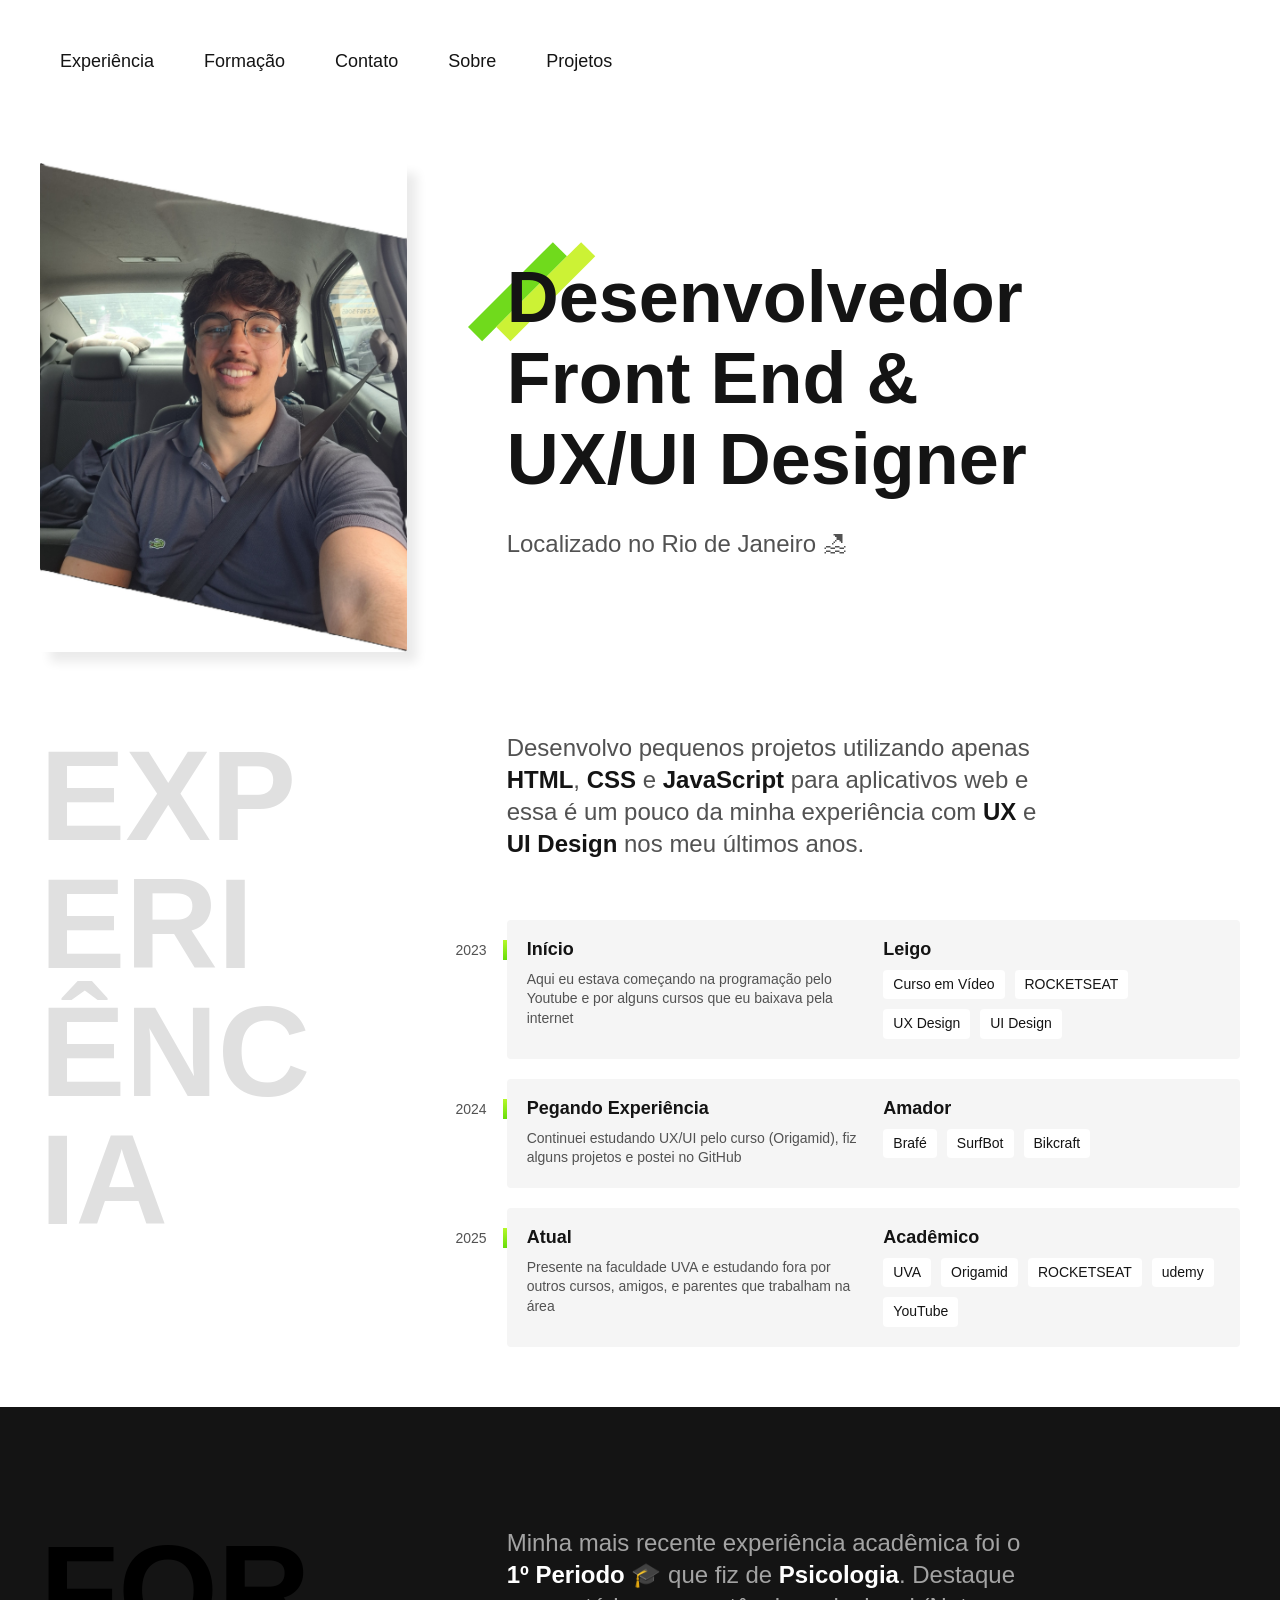
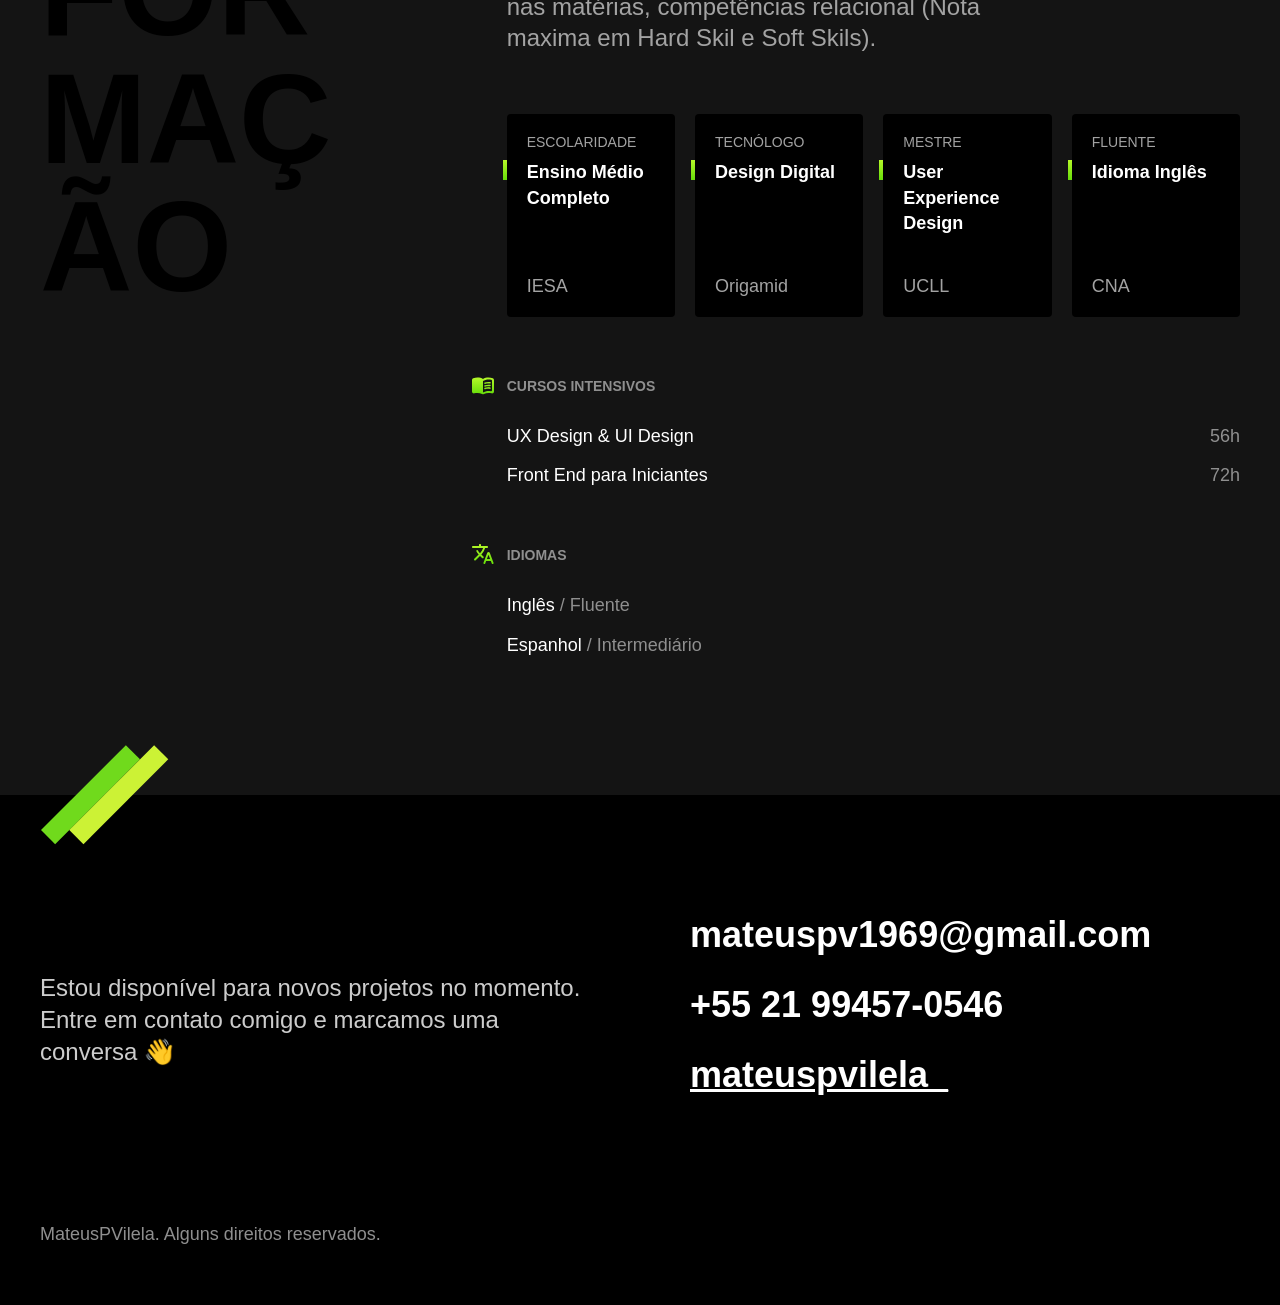
==== MateusPortes_trabalhopessoal/trabalhopessoal/index.html @ 58bfc50b "Add files via upload" ====
<!DOCTYPE html>
<html lang="pt-br">

<head>
  <meta charset="UTF-8">
  <meta name="viewport" content="width=device-width, initial-scale=1.0">
  <title>Mateus - Desenvolvedor e Designer</title>
  <meta name="description" content="Desenvolvedor Front End e UX/UI Designer Localizado no Rio de Janeiro">
  <link rel="stylesheet" href="./css/style.css">
</head>

<body>
  <header class="header">

    <nav>
      <ul class="header-menu">
        <li><a href="#experiencia">Experiência</a></li>
        <li><a href="#formacao">Formação</a></li>
        <li><a href="#contato">Contato</a></li>
        <a href="/sobre.html">Sobre</a>
        <a href="/projetos.html">Projetos</a>
      </ul>
    </nav>
  </header>

  <main class="introducao">
    <img src="./img/20250712_093621[1].jpg" alt="Lobo Cinza" width="360" height="520">
    <div>
      <h1>Desenvolvedor<br>Front End &<br>UX/UI Designer</h1>
      <p>Localizado no Rio de Janeiro 🏖</p>
    </div>
  </main>

  <section class="experiencia" id="experiencia" aria-label="Experiência">
    <h2 class="subtitulo">Experiência</h2>
    <div>
      <p class="experiencia-texto">Desenvolvo pequenos projetos utilizando apenas <strong>HTML</strong>, <strong>CSS</strong> e <strong>JavaScript</strong> para aplicativos web e essa é um pouco da minha experiência com <strong>UX</strong> e <strong>UI Design</strong> nos meu últimos anos.</p>

      <div class="empresa">
        <span class="empresa-ano">2023</span>
        <h3 class="empresa-titulo">Início</h3>
        <span class="empresa-titulo">Leigo</span>
        <p class="empresa-texto">Aqui eu estava começando na programação pelo Youtube e por alguns cursos que eu baixava pela internet</p>
        <ul class="empresa-habilidades">
          <li>Curso em Vídeo</li>
          <li>ROCKETSEAT</li>
          <li>UX Design</li>
          <li>UI Design</li>
        </ul>
      </div>

      <div class="empresa">
        <span class="empresa-ano">2024</span>
        <h3 class="empresa-titulo">Pegando Experiência</h3>
        <span class="empresa-titulo">Amador</span>
        <p class="empresa-texto">Continuei estudando UX/UI pelo curso (Origamid), fiz alguns projetos e postei no GitHub</p>
        <ul class="empresa-habilidades">
          <li>Brafé</li>
          <li>SurfBot</li>
          <li>Bikcraft</li>
        </ul>
      </div>


      <div class="empresa">
        <span class="empresa-ano">2025</span>
        <h3 class="empresa-titulo">Atual</h3>
        <span class="empresa-titulo">Acadêmico</span>
        <p class="empresa-texto">Presente na faculdade UVA e estudando fora por outros cursos, amigos, e parentes que trabalham na área</p>
        <ul class="empresa-habilidades">
          <li>UVA</li>
          <li>Origamid</li>
          <li>ROCKETSEAT</li>
          <li>udemy</li>
          <li>YouTube</li>
        </ul>
      </div>
    </div>
  </section>

  <section class="formacao" id="formacao" aria-label="Formação">
    <div class="formacao-container">
      <h2 class="subtitulo">Formação</h2>

      <div>
        <p class="formacao-texto">
          Minha mais recente experiência acadêmica foi o <strong>1º Periodo</strong> 🎓 que fiz de <strong>Psicologia</strong>. Destaque nas matérias, competências relacional (Nota maxima em Hard Skil e Soft Skils).
        </p>

        <ul class="faculdade-lista">
          <li class="faculdade">
            <span class="faculdade-tipo">ESCOLARIDADE</span>
            <h3 class="faculdade-curso">Ensino Médio Completo
            </h3>
            <span class="faculdade-instituicao">IESA</span>
          </li>
          <li class="faculdade">
            <span class="faculdade-tipo">Tecnólogo</span>
            <h3 class="faculdade-curso">Design Digital</h3>
            <span class="faculdade-instituicao">Origamid</span>
          </li>
          <li class="faculdade">
            <span class="faculdade-tipo">Mestre</span>
            <h3 class="faculdade-curso">User Experience Design</h3>
            <span class="faculdade-instituicao">UCLL</span>
          </li>
          <li class="faculdade">
            <span class="faculdade-tipo">FLUENTE</span>
            <h3 class="faculdade-curso">Idioma Inglês</h3>
            <span class="faculdade-instituicao">CNA</span>
          </li>
        </ul>

        <div class="formacao-extra">
          <div class="cursos">
            <h3>Cursos Intensivos</h3>
            <ul>
              <li>UX Design & UI Design <span>56h</span></li>
              <li>Front End para Iniciantes <span>72h</span></li>
            </ul>
          </div>
          <div class="idiomas">
            <h3>Idiomas</h3>
            <ul>
              <li>Inglês <span>/ Fluente</span></li>
              <li>Espanhol <span>/ Intermediário</span></li>
            </ul>
          </div>
        </div>
      </div>
    </div>
  </section>

  <footer class="footer" id="contato">
    <div class="footer-container">
      <p class="footer-texto">Estou disponível para novos projetos no momento. Entre em contato comigo e marcamos uma conversa 👋</p>
      <ul class="footer-contato">
        <li> mateuspv1969@gmail.com</li>
        <li>+55 21 99457-0546</li>
        <li><a href="https://www.instagram.com/mateuspvilela_/">mateuspvilela_</a></li>
      </ul>
      <p class="footer-copy">MateusPVilela. Alguns direitos reservados.</p>
    </div>
  </footer>

</body>

</html>
---- MateusPortes_trabalhopessoal/trabalhopessoal/css/style.css ----
@import "./global.css";
@import "./header.css";
@import "./introducao.css";
@import "./experiencia.css";
@import "./formacao.css";
@import "./footer.css";
@import "./sobre.css";
@import "./projetos.css";
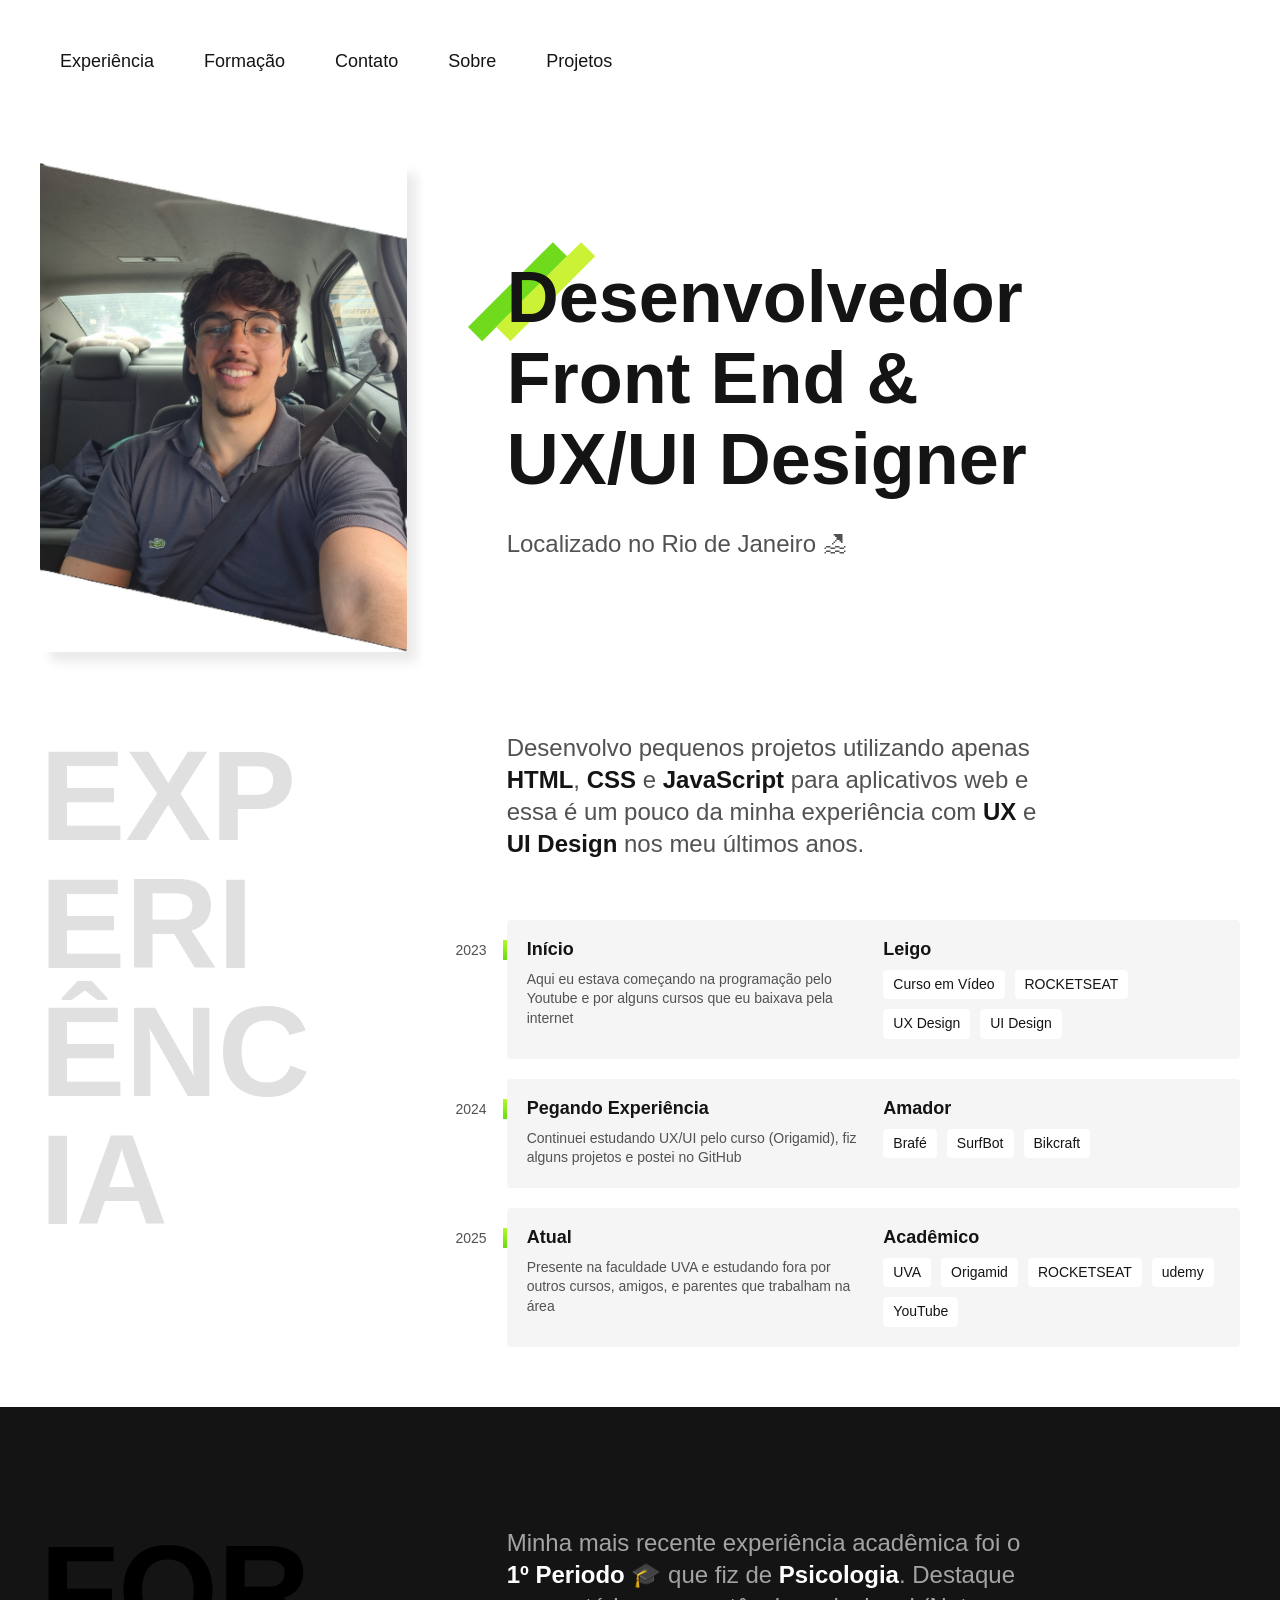
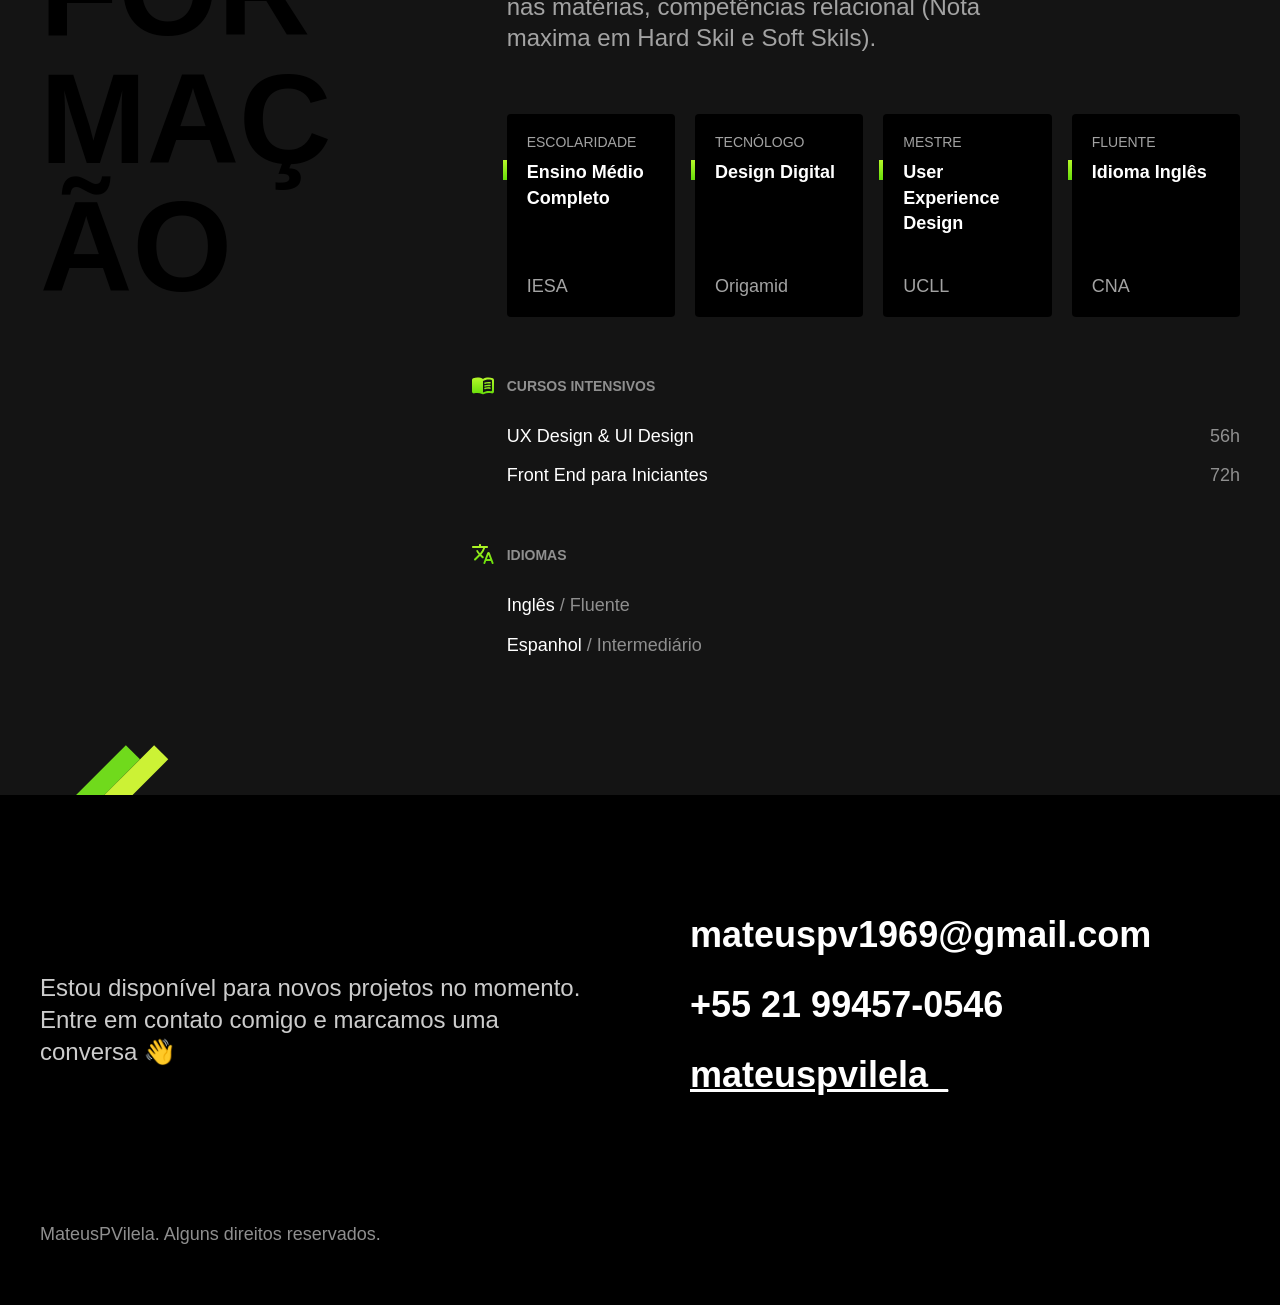
==== commit d66a9f12: "scroll-reveal adicionado ao index e no sobre" ====
--- a/MateusPortes_trabalhopessoal/trabalhopessoal/index.html
+++ b/MateusPortes_trabalhopessoal/trabalhopessoal/index.html
@@ -31,7 +31,7 @@
     </div>
   </main>
 
-  <section class="experiencia" id="experiencia" aria-label="Experiência">
+  <section class="experiencia reveal" id="experiencia" aria-label="Experiência">
     <h2 class="subtitulo">Experiência</h2>
     <div>
       <p class="experiencia-texto">Desenvolvo pequenos projetos utilizando apenas <strong>HTML</strong>, <strong>CSS</strong> e <strong>JavaScript</strong> para aplicativos web e essa é um pouco da minha experiência com <strong>UX</strong> e <strong>UI Design</strong> nos meu últimos anos.</p>
@@ -78,7 +78,7 @@
     </div>
   </section>
 
-  <section class="formacao" id="formacao" aria-label="Formação">
+  <section class="formacao reveal" id="formacao" aria-label="Formação">
     <div class="formacao-container">
       <h2 class="subtitulo">Formação</h2>
 
@@ -131,7 +131,7 @@
     </div>
   </section>
 
-  <footer class="footer" id="contato">
+  <footer class="footer reveal" id="contato">
     <div class="footer-container">
       <p class="footer-texto">Estou disponível para novos projetos no momento. Entre em contato comigo e marcamos uma conversa 👋</p>
       <ul class="footer-contato">
@@ -145,4 +145,6 @@
 
 </body>
 
+<script src="./js/scroll-reveal.js"></script>
+
 </html>
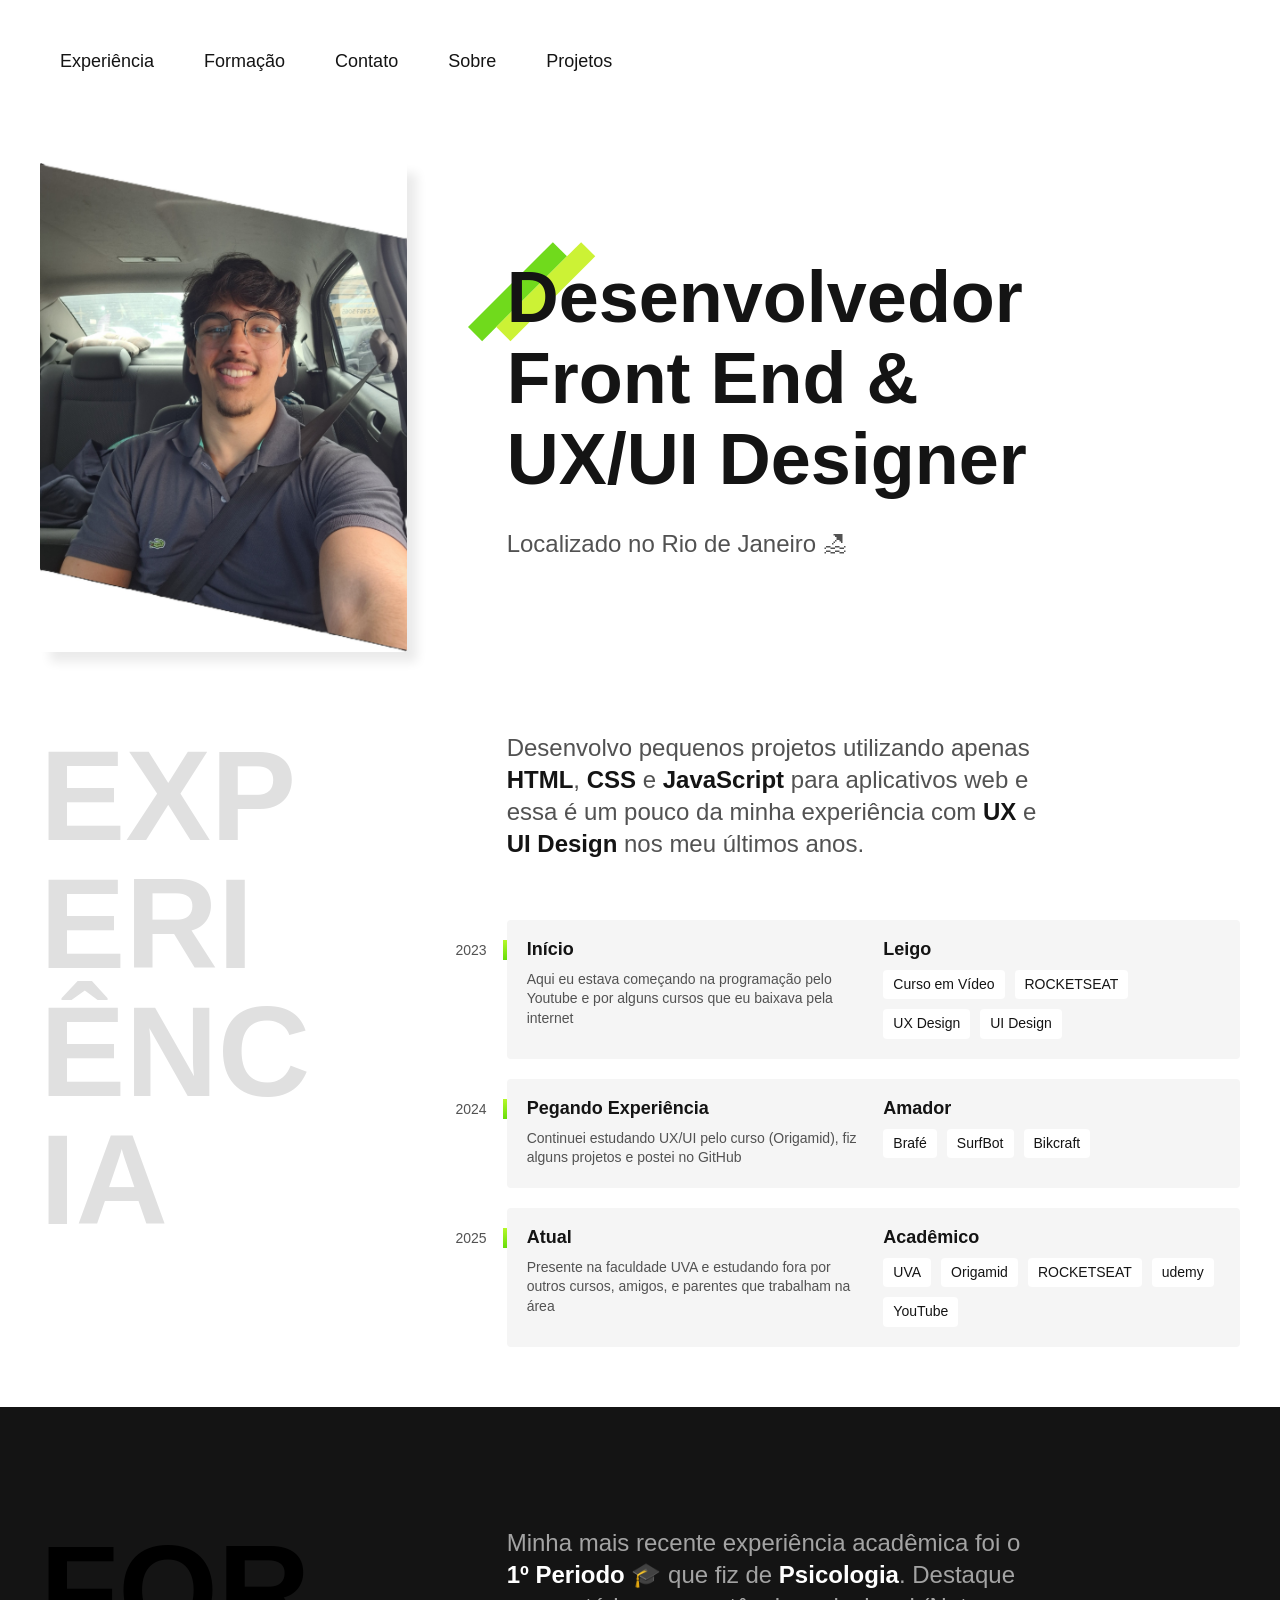
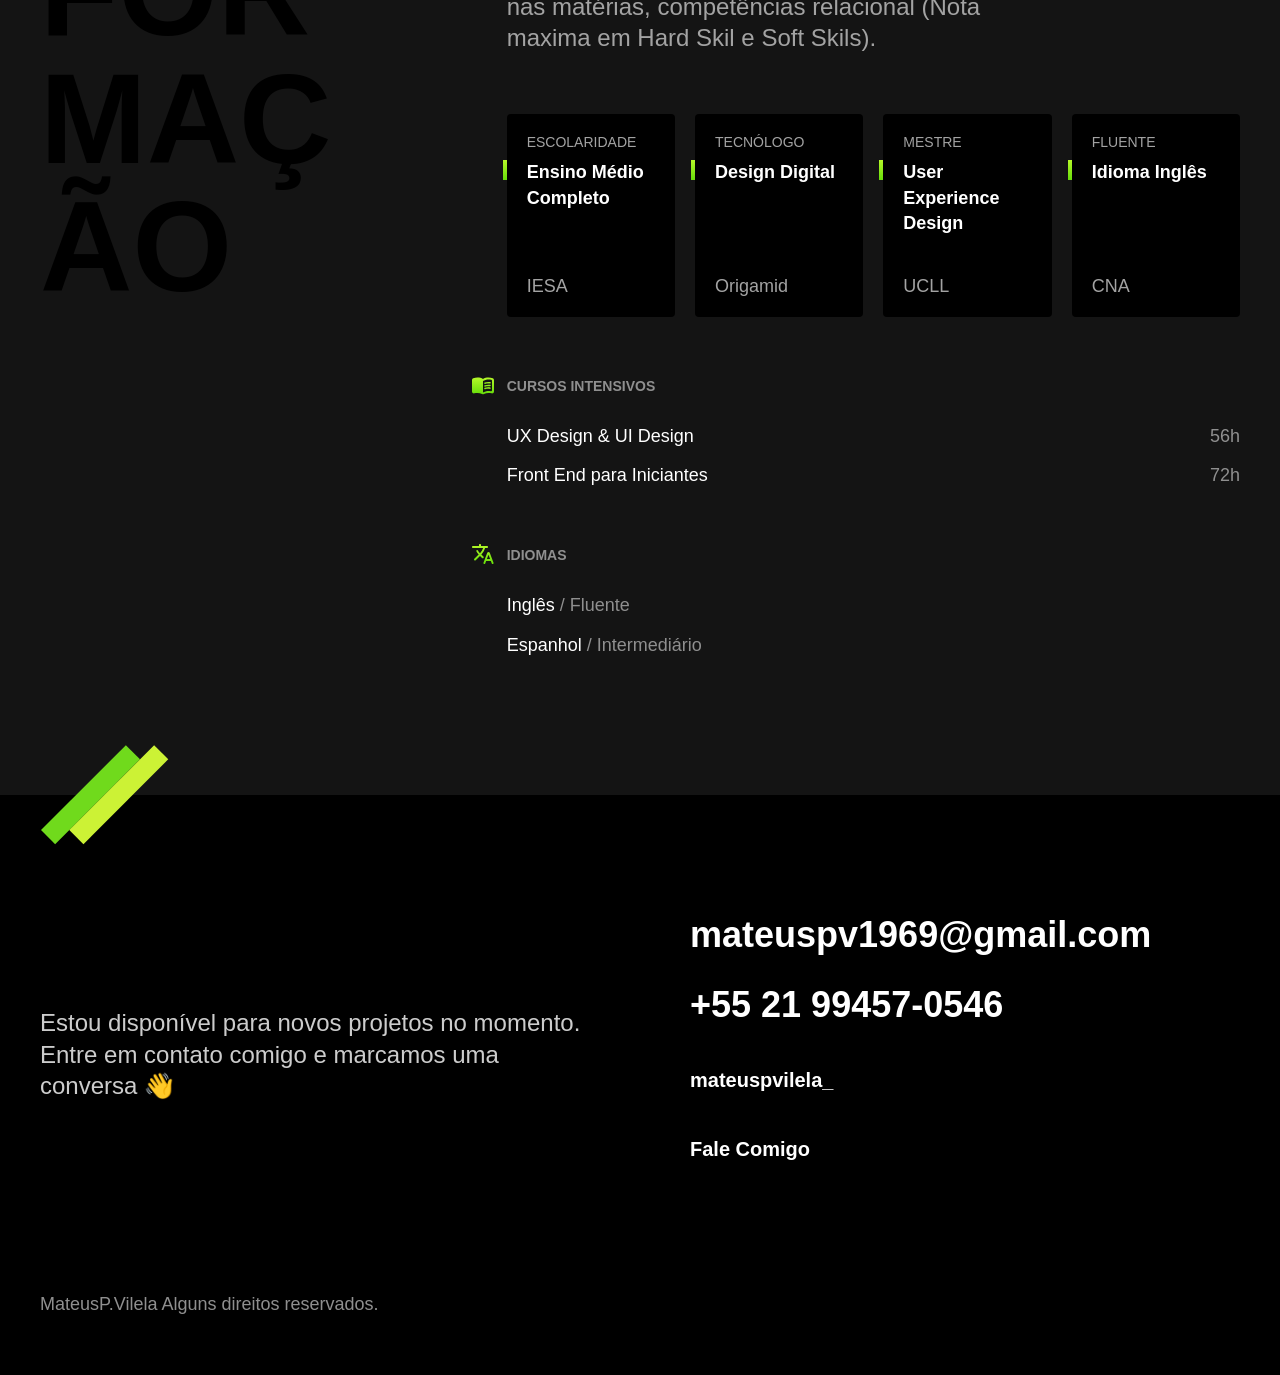
==== commit 52b1e9b7: "Adição do Fale Conosco, e otimizção da navegação, organização dos links e afins" ====
--- a/MateusPortes_trabalhopessoal/trabalhopessoal/index.html
+++ b/MateusPortes_trabalhopessoal/trabalhopessoal/index.html
@@ -7,6 +7,7 @@
   <title>Mateus - Desenvolvedor e Designer</title>
   <meta name="description" content="Desenvolvedor Front End e UX/UI Designer Localizado no Rio de Janeiro">
   <link rel="stylesheet" href="./css/style.css">
+  <script src="/script.js"></script>
 </head>
 
 <body>
@@ -17,26 +18,26 @@
         <li><a href="#experiencia">Experiência</a></li>
         <li><a href="#formacao">Formação</a></li>
         <li><a href="#contato">Contato</a></li>
-        <a href="/sobre.html">Sobre</a>
-        <a href="/projetos.html">Projetos</a>
+        <li><a href="/sobre.html">Sobre</a></li>
+        <li><a href="/projetos.html">Projetos</a></li>
       </ul>
     </nav>
   </header>
 
   <main class="introducao">
     <img src="./img/20250712_093621[1].jpg" alt="Lobo Cinza" width="360" height="520">
-    <div>
+    <div id="animacaoinicial" class="animacaoinicial">
       <h1>Desenvolvedor<br>Front End &<br>UX/UI Designer</h1>
       <p>Localizado no Rio de Janeiro 🏖</p>
     </div>
   </main>
 
   <section class="experiencia reveal" id="experiencia" aria-label="Experiência">
-    <h2 class="subtitulo">Experiência</h2>
+    <h2 class="subtitulo reveal">Experiência</h2>
     <div>
-      <p class="experiencia-texto">Desenvolvo pequenos projetos utilizando apenas <strong>HTML</strong>, <strong>CSS</strong> e <strong>JavaScript</strong> para aplicativos web e essa é um pouco da minha experiência com <strong>UX</strong> e <strong>UI Design</strong> nos meu últimos anos.</p>
+      <p class="experiencia-texto reveal">Desenvolvo pequenos projetos utilizando apenas <strong>HTML</strong>, <strong>CSS</strong> e <strong>JavaScript</strong> para aplicativos web e essa é um pouco da minha experiência com <strong>UX</strong> e <strong>UI Design</strong> nos meu últimos anos.</p>
 
-      <div class="empresa">
+      <div class="empresa reveal">
         <span class="empresa-ano">2023</span>
         <h3 class="empresa-titulo">Início</h3>
         <span class="empresa-titulo">Leigo</span>
@@ -49,7 +50,7 @@
         </ul>
       </div>
 
-      <div class="empresa">
+      <div class="empresa reveal">
         <span class="empresa-ano">2024</span>
         <h3 class="empresa-titulo">Pegando Experiência</h3>
         <span class="empresa-titulo">Amador</span>
@@ -62,7 +63,7 @@
       </div>
 
 
-      <div class="empresa">
+      <div class="empresa reveal">
         <span class="empresa-ano">2025</span>
         <h3 class="empresa-titulo">Atual</h3>
         <span class="empresa-titulo">Acadêmico</span>
@@ -78,16 +79,16 @@
     </div>
   </section>
 
-  <section class="formacao reveal" id="formacao" aria-label="Formação">
-    <div class="formacao-container">
+  <section class="formacao " id="formacao" aria-label="Formação">
+    <div class="formacao-container reveal">
       <h2 class="subtitulo">Formação</h2>
 
       <div>
-        <p class="formacao-texto">
+        <p class="formacao-texto reveal">
           Minha mais recente experiência acadêmica foi o <strong>1º Periodo</strong> 🎓 que fiz de <strong>Psicologia</strong>. Destaque nas matérias, competências relacional (Nota maxima em Hard Skil e Soft Skils).
         </p>
 
-        <ul class="faculdade-lista">
+        <ul class="faculdade-lista reveal">
           <li class="faculdade">
             <span class="faculdade-tipo">ESCOLARIDADE</span>
             <h3 class="faculdade-curso">Ensino Médio Completo
@@ -111,7 +112,7 @@
           </li>
         </ul>
 
-        <div class="formacao-extra">
+        <div class="formacao-extra reveal">
           <div class="cursos">
             <h3>Cursos Intensivos</h3>
             <ul>
@@ -131,20 +132,19 @@
     </div>
   </section>
 
-  <footer class="footer reveal" id="contato">
+  <footer class="footer" id="contato">
     <div class="footer-container">
       <p class="footer-texto">Estou disponível para novos projetos no momento. Entre em contato comigo e marcamos uma conversa 👋</p>
       <ul class="footer-contato">
         <li> mateuspv1969@gmail.com</li>
         <li>+55 21 99457-0546</li>
         <li><a href="https://www.instagram.com/mateuspvilela_/">mateuspvilela_</a></li>
+        <li><a href="/faleconosco.html">Fale Comigo</a></li>
       </ul>
-      <p class="footer-copy">MateusPVilela. Alguns direitos reservados.</p>
+      <p class="footer-copy">MateusP.Vilela Alguns direitos reservados.</p>
     </div>
   </footer>
 
 </body>
 
-<script src="./js/scroll-reveal.js"></script>
-
 </html>
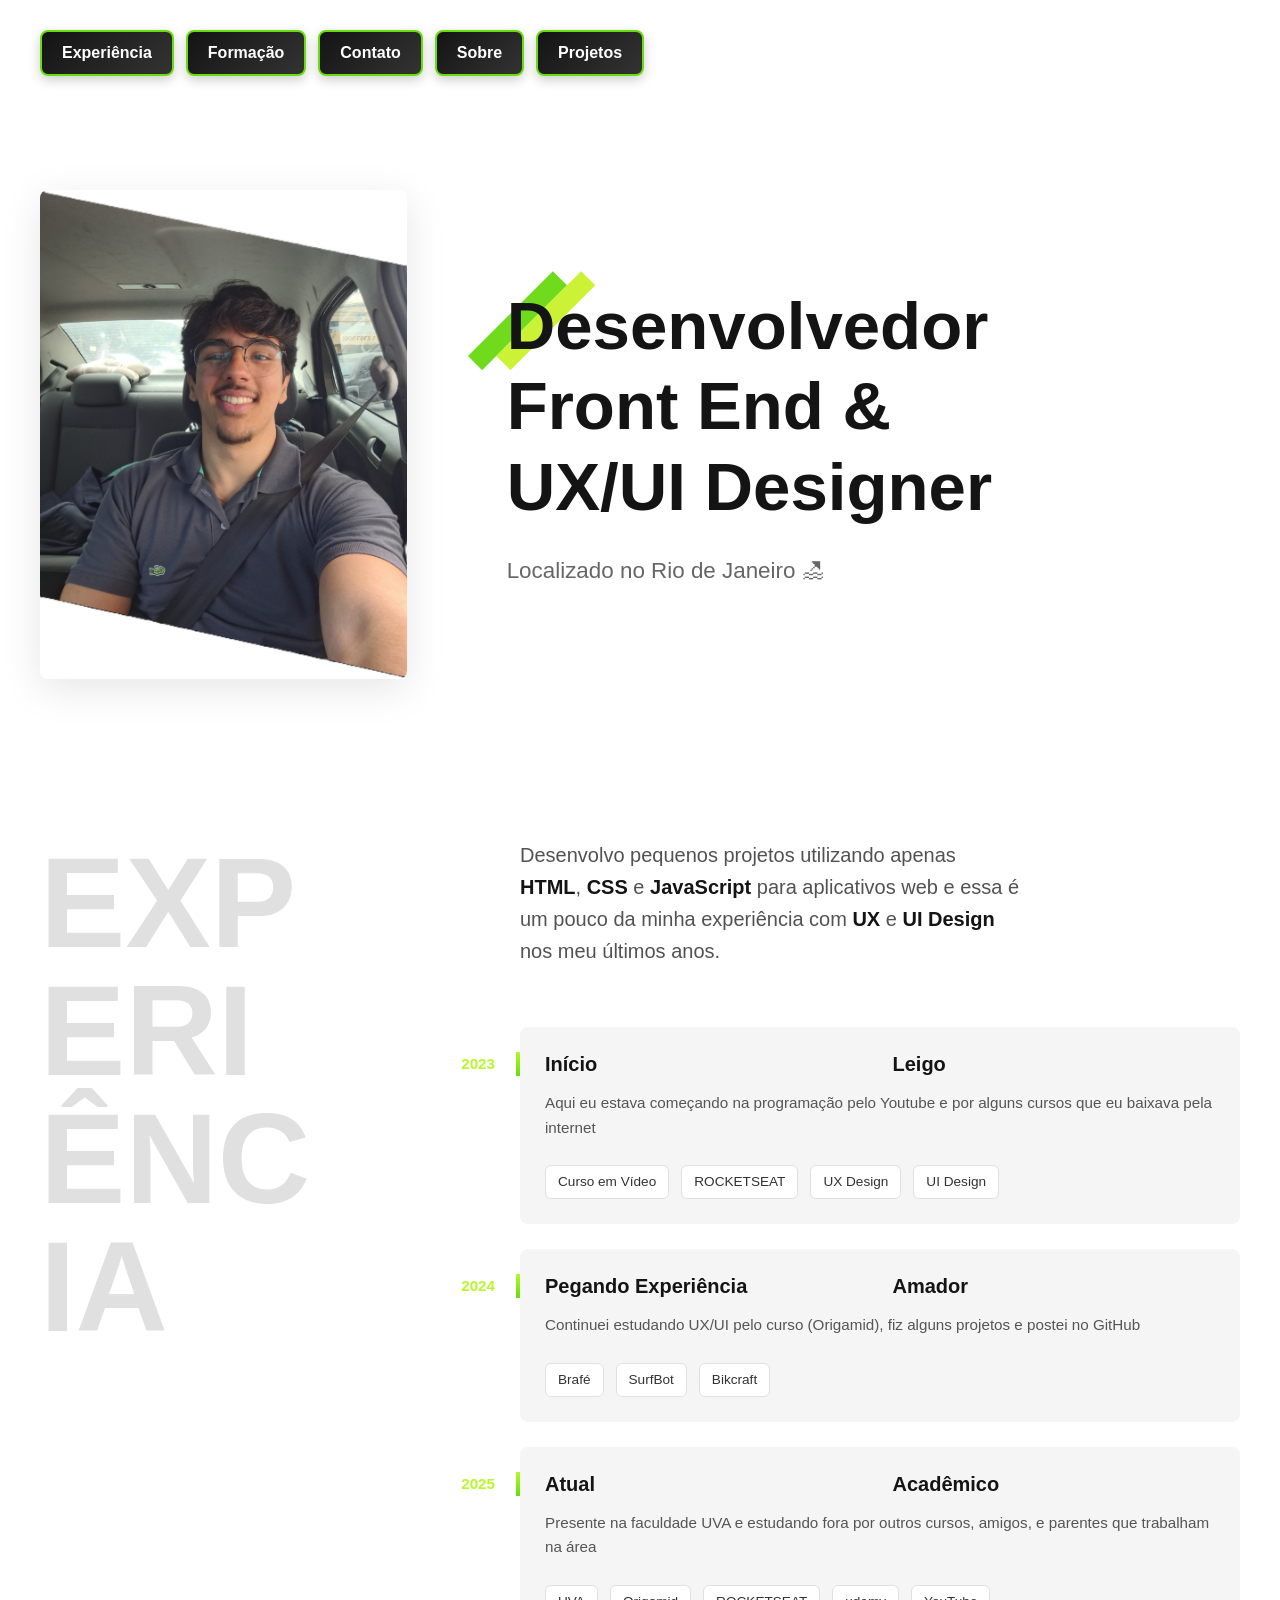
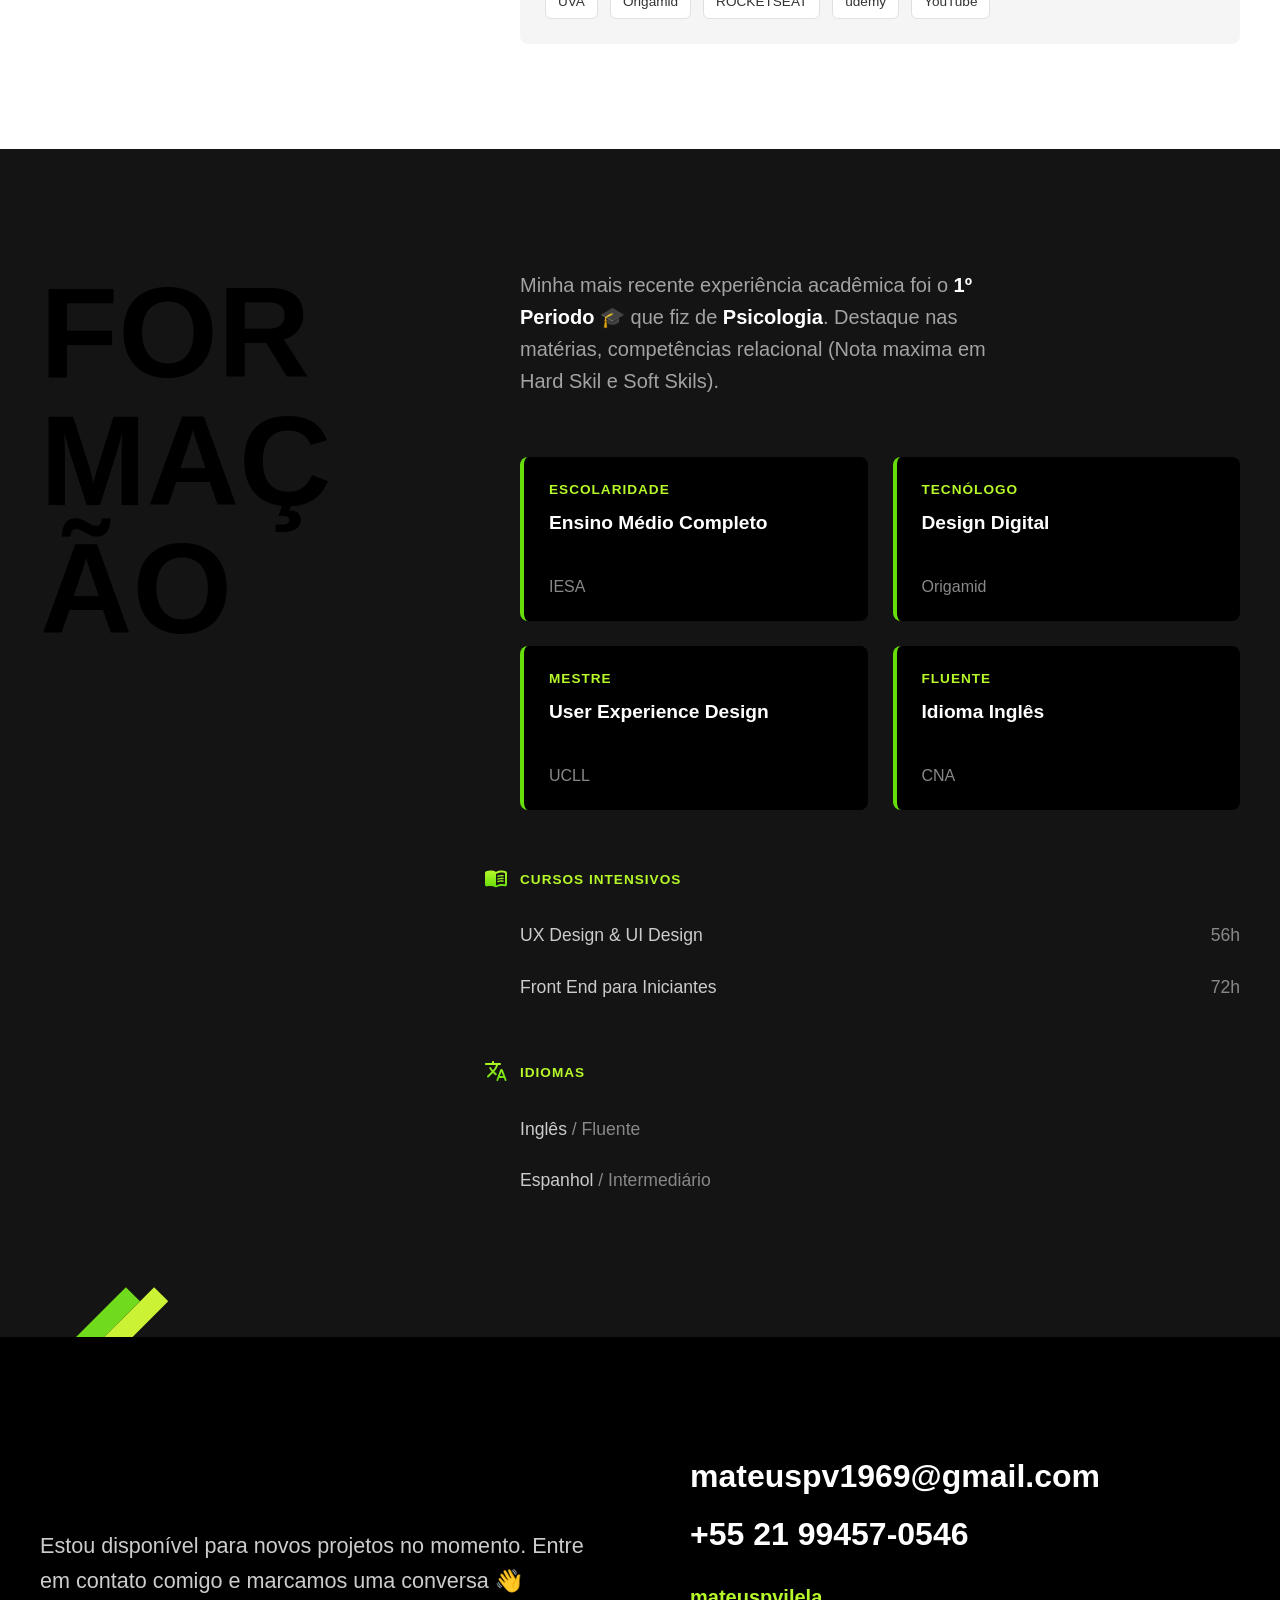
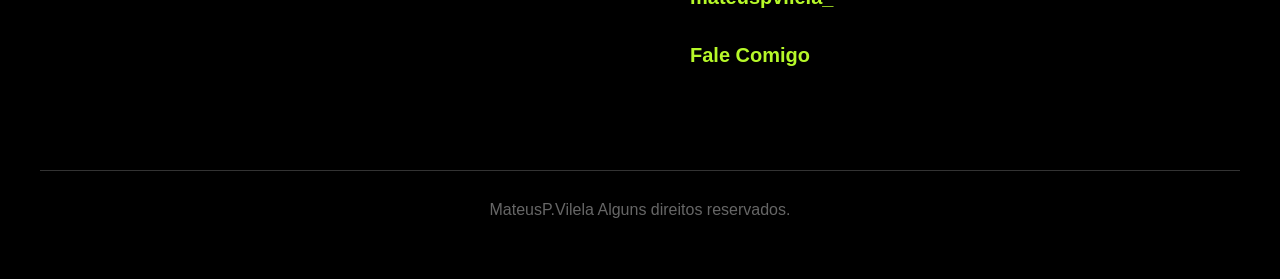
==== commit 0d8ea99b: "nav atualizada, organização do projetos, scroll reveal novo, e necessária a correção dos links das p" ====
--- a/MateusPortes_trabalhopessoal/trabalhopessoal/index.html
+++ b/MateusPortes_trabalhopessoal/trabalhopessoal/index.html
@@ -7,7 +7,6 @@
   <title>Mateus - Desenvolvedor e Designer</title>
   <meta name="description" content="Desenvolvedor Front End e UX/UI Designer Localizado no Rio de Janeiro">
   <link rel="stylesheet" href="./css/style.css">
-  <script src="/script.js"></script>
 </head>
 
 <body>
@@ -18,8 +17,8 @@
         <li><a href="#experiencia">Experiência</a></li>
         <li><a href="#formacao">Formação</a></li>
         <li><a href="#contato">Contato</a></li>
-        <li><a href="/sobre.html">Sobre</a></li>
-        <li><a href="/projetos.html">Projetos</a></li>
+        <li><a href="/MateusPortes_trabalhopessoal/trabalhopessoal/sobre.html">Sobre</a></li>
+        <li><a href="/MateusPortes_trabalhopessoal/trabalhopessoal/projetos.html">Projetos</a></li>
       </ul>
     </nav>
   </header>
@@ -132,7 +131,7 @@
     </div>
   </section>
 
-  <footer class="footer" id="contato">
+  <footer class="footer reveal" id="contato">
     <div class="footer-container">
       <p class="footer-texto">Estou disponível para novos projetos no momento. Entre em contato comigo e marcamos uma conversa 👋</p>
       <ul class="footer-contato">
@@ -147,4 +146,6 @@
 
 </body>
 
+<script src="./js/scroll-reveal.js"></script>
+
 </html>
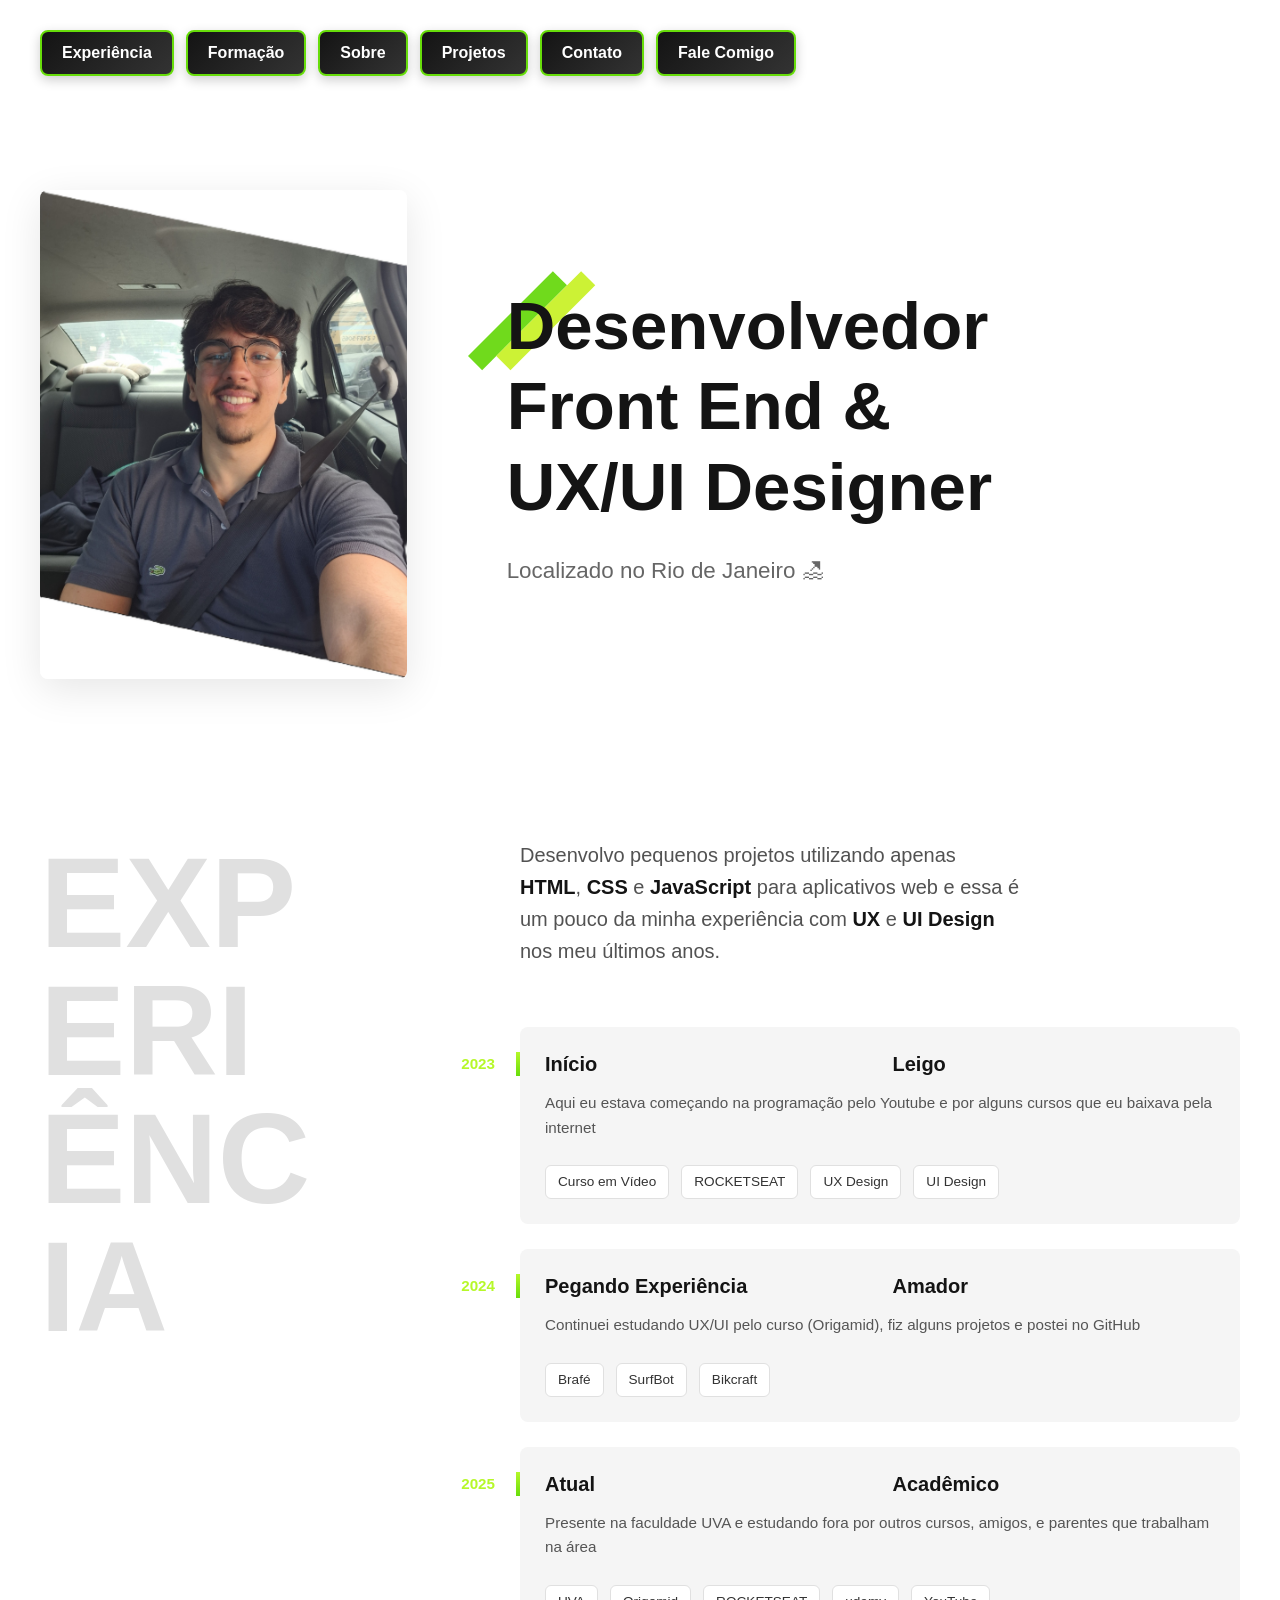
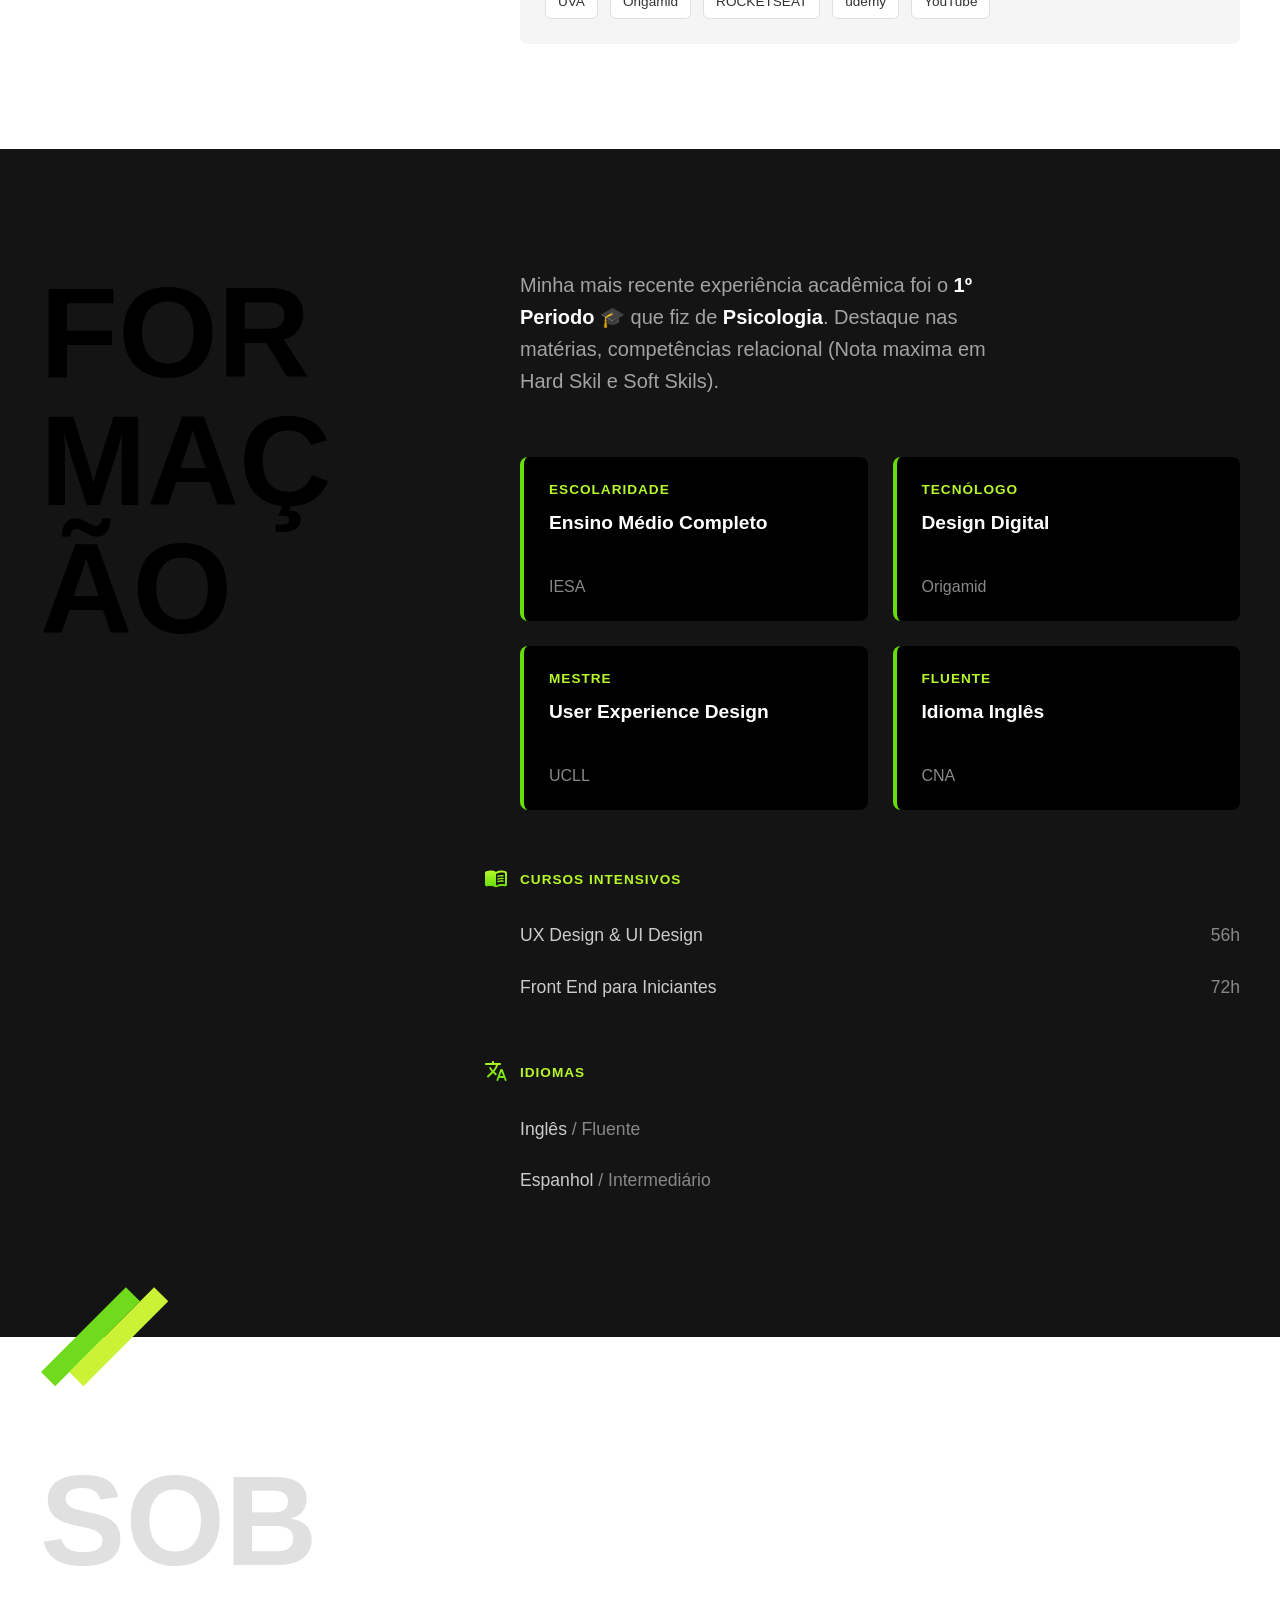
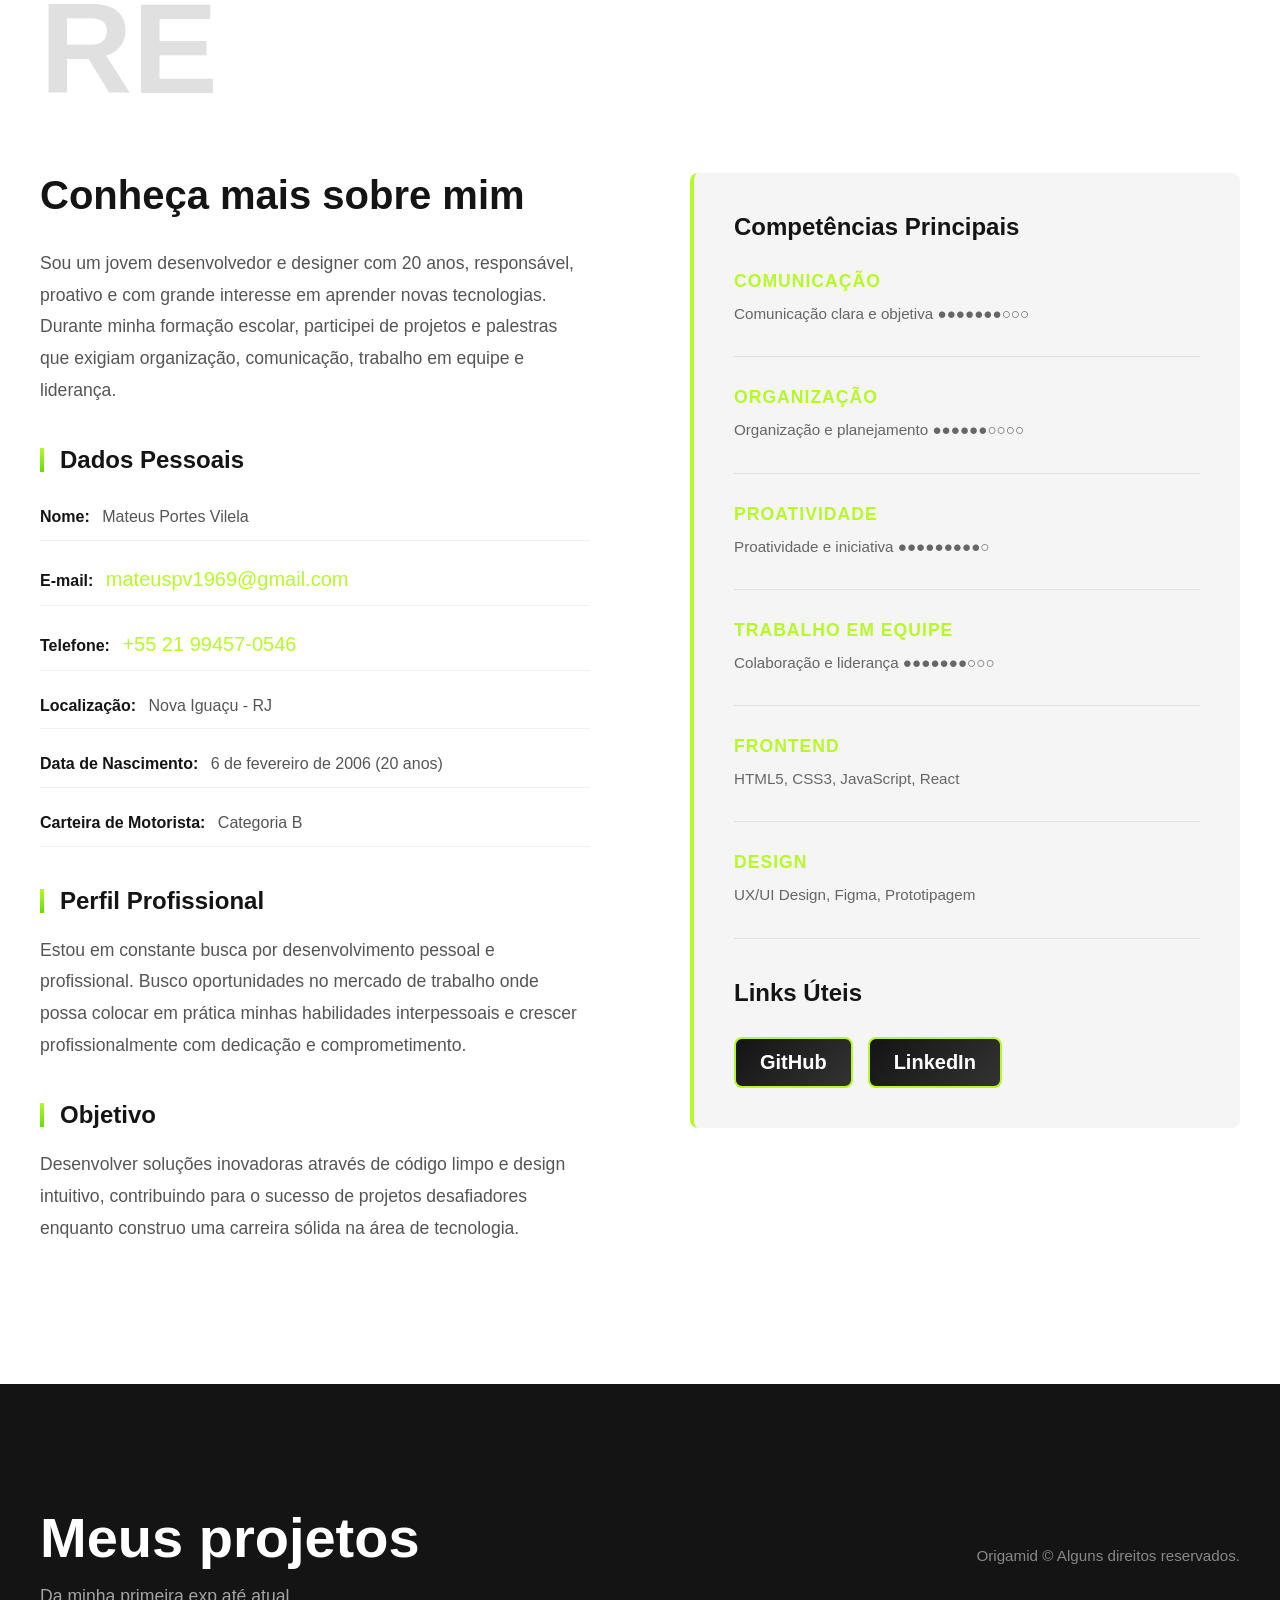
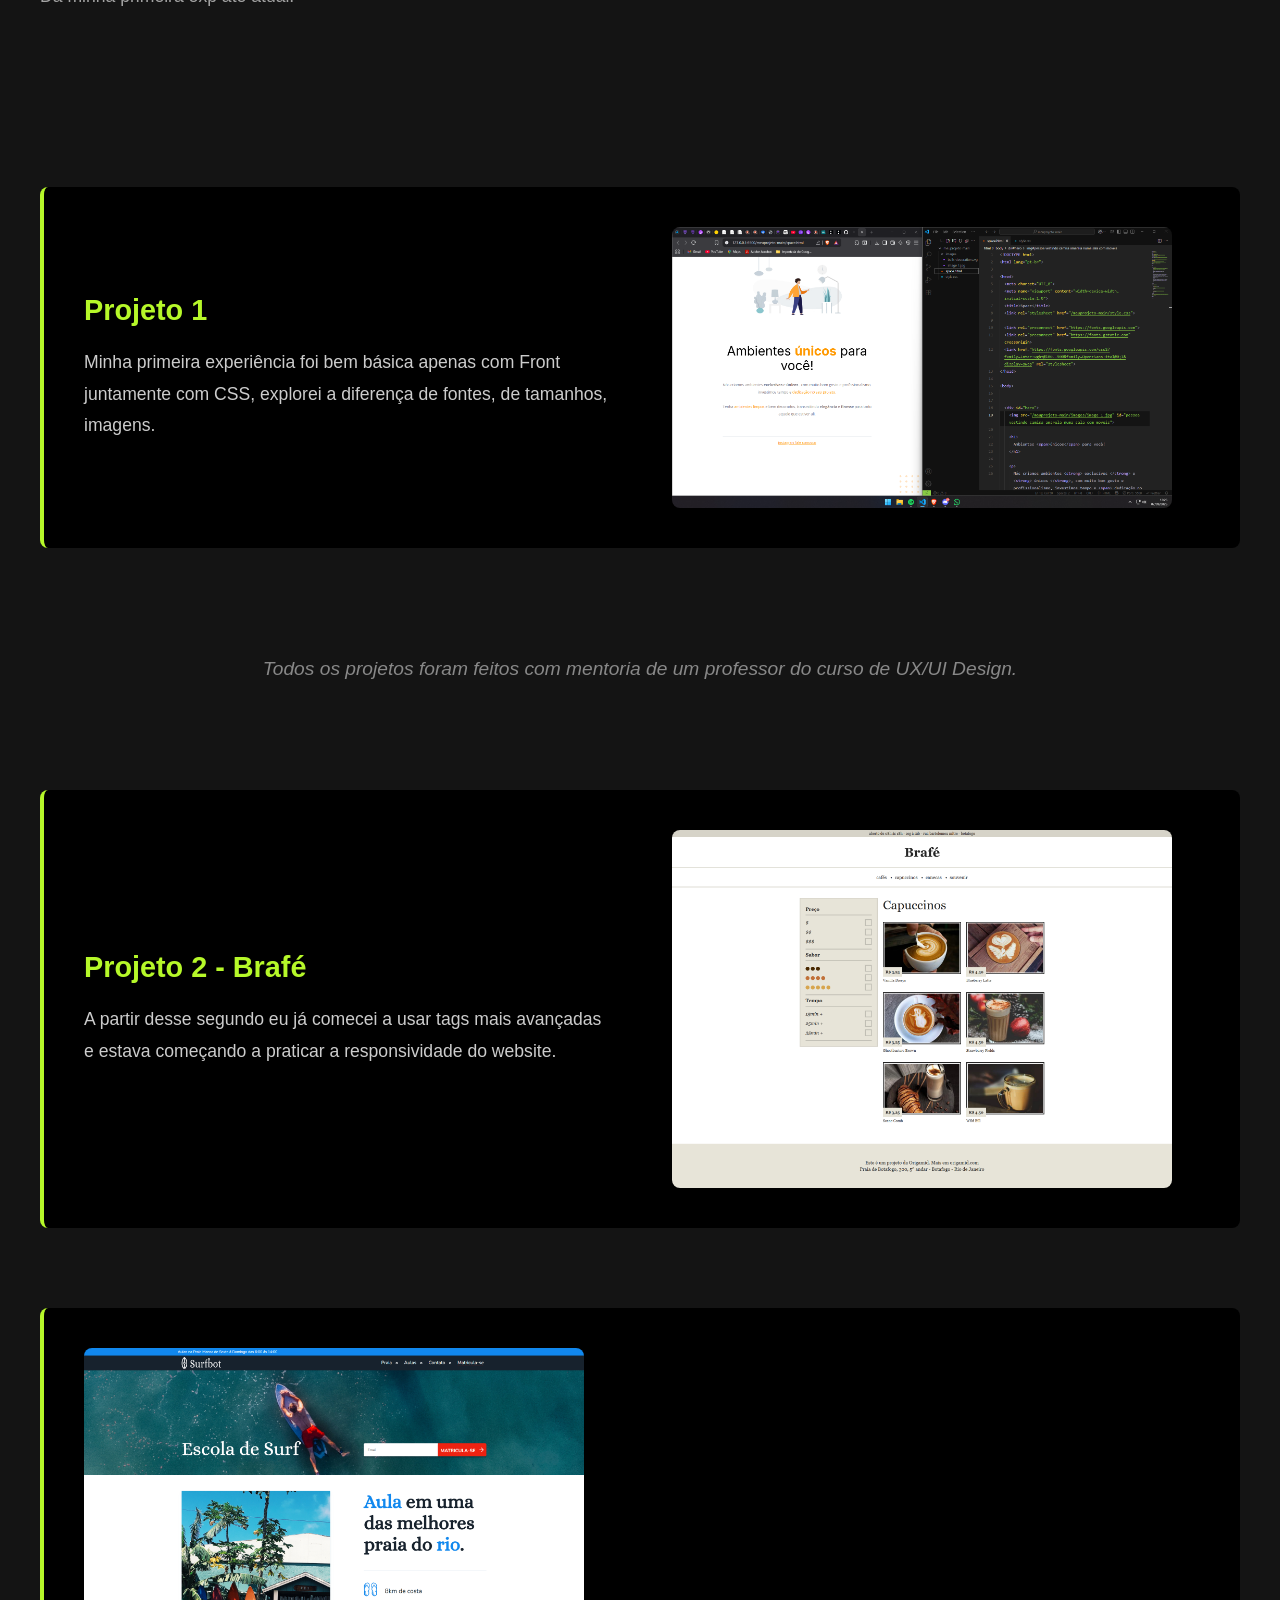
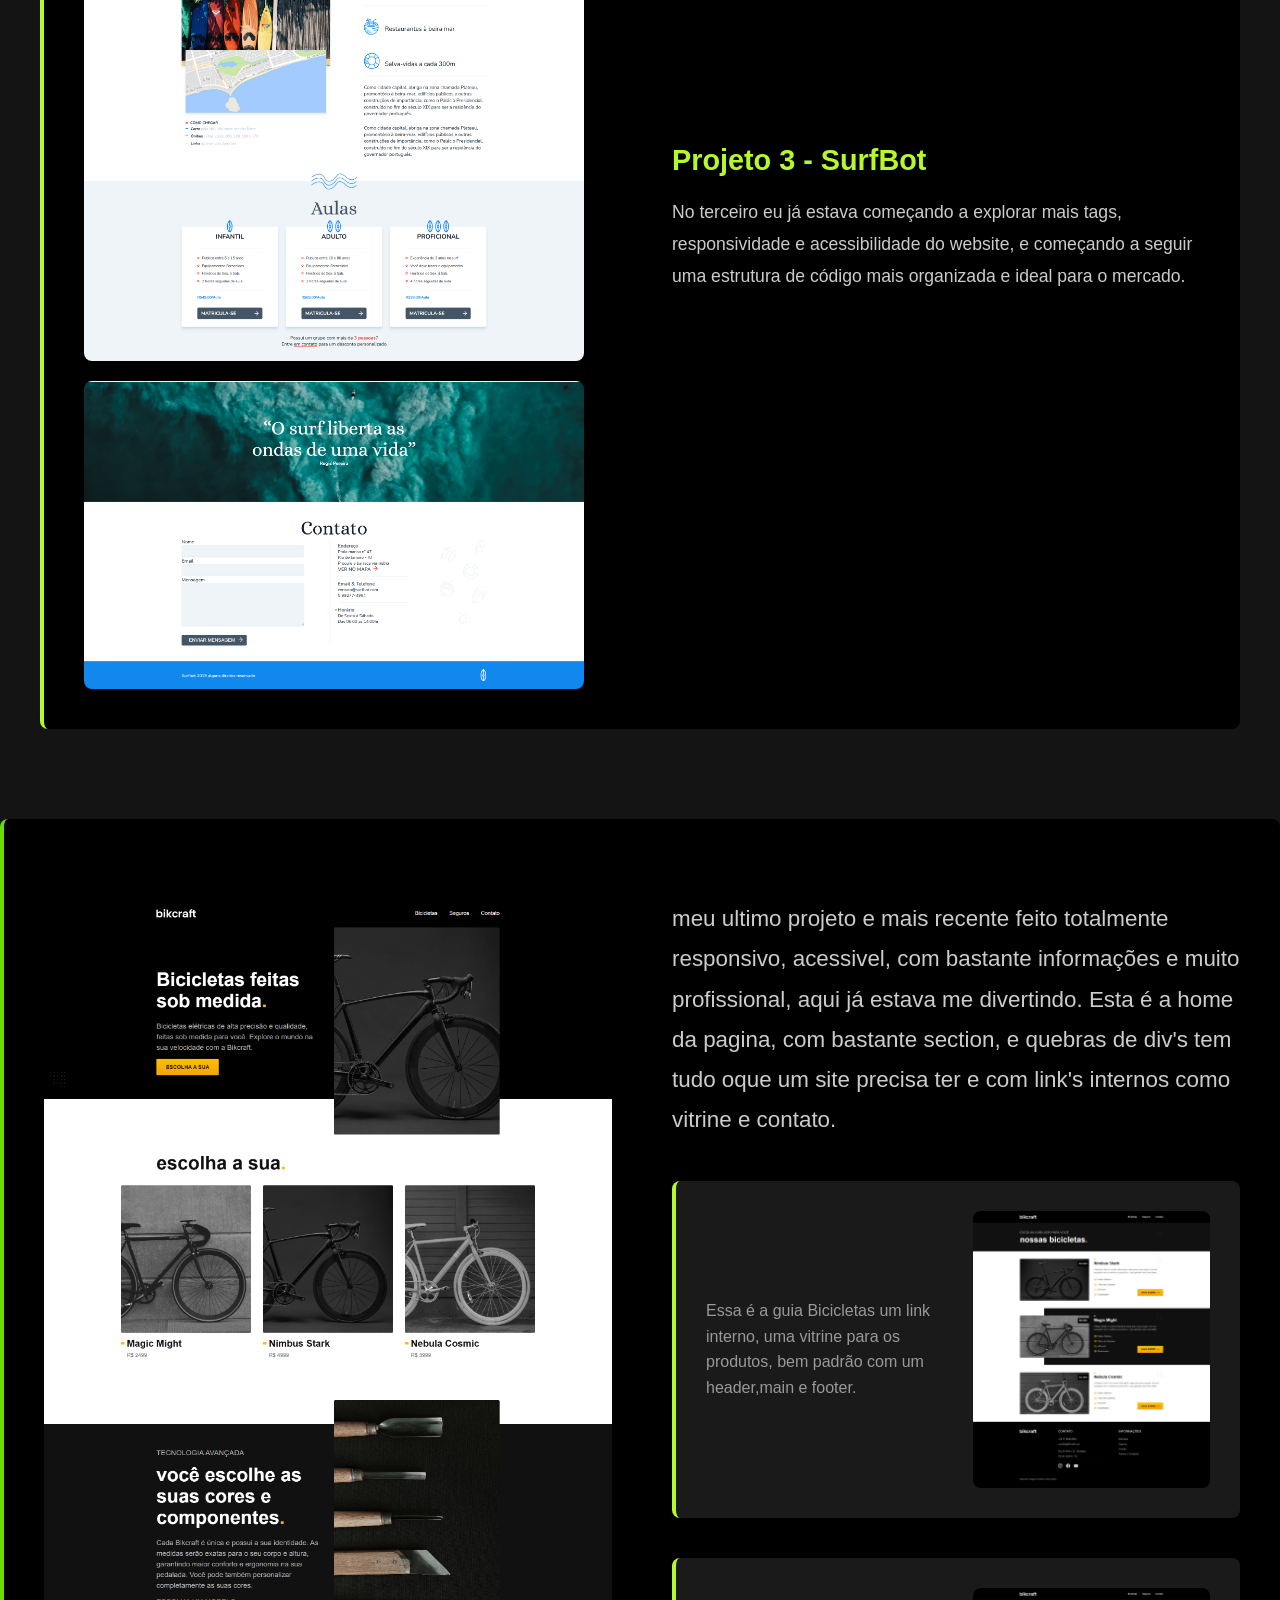
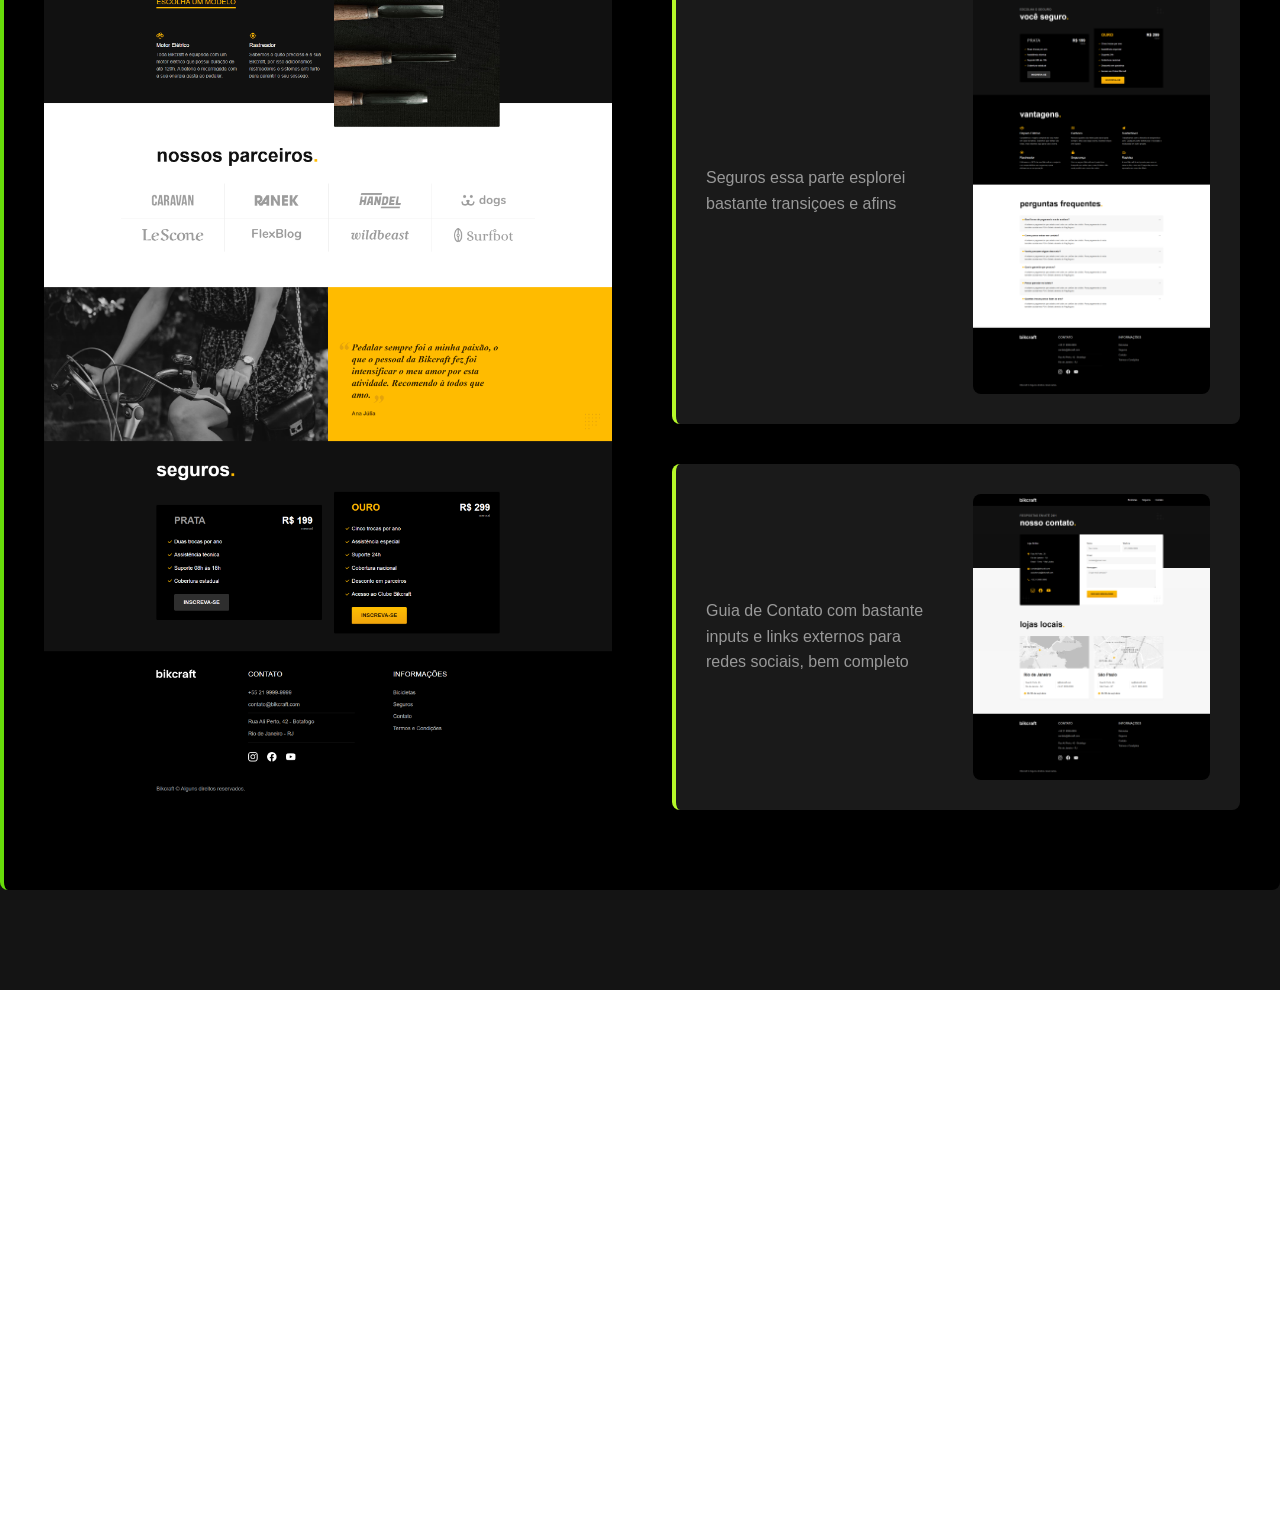
==== commit ab0af0d5: "Reestruturação e estilos do site: - Consolidei as seções 'sobre' e 'projetos' no arquivo index.html " ====
--- a/MateusPortes_trabalhopessoal/trabalhopessoal/index.html
+++ b/MateusPortes_trabalhopessoal/trabalhopessoal/index.html
@@ -16,9 +16,10 @@
       <ul class="header-menu">
         <li><a href="#experiencia">Experiência</a></li>
         <li><a href="#formacao">Formação</a></li>
+        <li><a href="#sobre">Sobre</a></li>
+        <li><a href="#projetos">Projetos</a></li>
         <li><a href="#contato">Contato</a></li>
-        <li><a href="/MateusPortes_trabalhopessoal/trabalhopessoal/sobre.html">Sobre</a></li>
-        <li><a href="/MateusPortes_trabalhopessoal/trabalhopessoal/projetos.html">Projetos</a></li>
+        <li><a href="/MateusPortes_trabalhopessoal/trabalhopessoal/falecomigo.html">Fale Comigo</a></li>
       </ul>
     </nav>
   </header>
@@ -131,6 +132,136 @@
     </div>
   </section>
 
+
+  <section class="sobre" id="sobre" aria-label="Sobre">
+    <div class="sobre-container">
+      <h1 class="subtitulo">Sobre</h1>
+      <div class="sobre-conteudo">
+        <div class="sobre-texto reveal">
+          <h2>Conheça mais sobre mim</h2>
+          <p>Sou um jovem desenvolvedor e designer com 20 anos, responsável, proativo e com grande interesse em aprender novas tecnologias. Durante minha formação escolar, participei de projetos e palestras que exigiam organização, comunicação, trabalho em equipe e liderança.</p>
+
+          <h3>Dados Pessoais</h3>
+          <ul class="dados-list">
+            <li><strong>Nome:</strong> Mateus Portes Vilela</li>
+            <li><strong>E-mail:</strong> <a href="mailto:mateuspv1969@gmail.com">mateuspv1969@gmail.com</a></li>
+            <li><strong>Telefone:</strong> <a href="tel:+5521994570546">+55 21 99457-0546</a></li>
+            <li><strong>Localização:</strong> Nova Iguaçu - RJ</li>
+            <li><strong>Data de Nascimento:</strong> 6 de fevereiro de 2006 (20 anos)</li>
+            <li><strong>Carteira de Motorista:</strong> Categoria B</li>
+          </ul>
+
+          <h3>Perfil Profissional</h3>
+          <p>Estou em constante busca por desenvolvimento pessoal e profissional. Busco oportunidades no mercado de trabalho onde possa colocar em prática minhas habilidades interpessoais e crescer profissionalmente com dedicação e comprometimento.</p>
+
+          <h3>Objetivo</h3>
+          <p>Desenvolver soluções inovadoras através de código limpo e design intuitivo, contribuindo para o sucesso de projetos desafiadores enquanto construo uma carreira sólida na área de tecnologia.</p>
+        </div>
+
+        <div class="sobre-competencias reveal">
+          <h3>Competências Principais</h3>
+          <div class="competencia-item">
+            <h4>Comunicação</h4>
+            <p>Comunicação clara e objetiva ●●●●●●●○○○</p>
+          </div>
+          <div class="competencia-item">
+            <h4>Organização</h4>
+            <p>Organização e planejamento ●●●●●●○○○○</p>
+          </div>
+          <div class="competencia-item">
+            <h4>Proatividade</h4>
+            <p>Proatividade e iniciativa ●●●●●●●●●○</p>
+          </div>
+          <div class="competencia-item">
+            <h4>Trabalho em Equipe</h4>
+            <p>Colaboração e liderança ●●●●●●●○○○</p>
+          </div>
+          <div class="competencia-item">
+            <h4>Frontend</h4>
+            <p>HTML5, CSS3, JavaScript, React</p>
+          </div>
+          <div class="competencia-item">
+            <h4>Design</h4>
+            <p>UX/UI Design, Figma, Prototipagem</p>
+          </div>
+
+          <h3 style="margin-top: 40px;">Links Úteis</h3>
+          <div class="links-sociais">
+            <a href="https://github.com/MateusPortesVilela" target="_blank">GitHub</a>
+            <a href="https://linkedin.com/in/mateus-portes-vilela-152bbb314" target="_blank">LinkedIn</a>
+          </div>
+        </div>
+      </div>
+    </div>
+  </section>
+
+  <section class="projetos" id="projetos" aria-label="Projetos">
+
+    <div class="titulopro">
+      <div>
+        <h1>Meus projetos</h1>
+        <p>Da minha primeira exp até atual.</p>
+      </div>
+      <h3>Origamid © Alguns direitos reservados.</h3>
+    </div>
+    <div class="projetosini">
+      <div class="projeto-item reveal">
+        <div class="projeto-texto">
+          <h3>Projeto 1</h3>
+          <p>Minha primeira experiência foi bem básica apenas com Front juntamente com CSS, explorei a diferença de fontes, de tamanhos, imagens.</p>
+        </div>
+        <img src="/MateusPortes_trabalhopessoal/trabalhopessoal/img/primeiroprojeto.png" alt="Primeiro Projeto">
+      </div>
+
+      <div class="projeto-info reveal">
+        <h3>Todos os projetos foram feitos com mentoria de um professor do curso de UX/UI Design.</h3>
+      </div>
+
+      <div class="projeto-item reveal">
+        <div class="projeto-texto">
+          <h3>Projeto 2 - Brafé</h3>
+          <p>A partir desse segundo eu já comecei a usar tags mais avançadas e estava começando a praticar a responsividade do website.</p>
+        </div>
+        <img src="/MateusPortes_trabalhopessoal/trabalhopessoal/img/segundoprojeto.png" alt="Segundo Projeto">
+      </div>
+
+      <div class="projeto-item reveal">
+        <div class="projeto-texto">
+          <h3>Projeto 3 - SurfBot</h3>
+          <p>No terceiro eu já estava começando a explorar mais tags, responsividade e acessibilidade do website, e começando a seguir uma estrutura de código mais organizada e ideal para o mercado.</p>
+        </div>
+        <div class="projeto-imagens">
+          <img src="/MateusPortes_trabalhopessoal/trabalhopessoal/img/terceiroprojetocima.png" alt="Terceiro Projeto - Topo">
+          <img src="/MateusPortes_trabalhopessoal/trabalhopessoal/img/terceiroprojetobaixo.png" alt="Terceiro Projeto - Baixo">
+        </div>
+      </div>
+    </div>
+    <div class="espacobra2">
+
+    </div>
+    <div class="bikcraft reveal">
+      <div class="mainbik">
+        <div class="bikcraft-esquerda">
+          <img src="/MateusPortes_trabalhopessoal/trabalhopessoal/img/bikecrafthome.png" alt="" class="home">
+        </div>
+        <div class="bikcraftguias">
+          <p class="phome">meu ultimo projeto e mais recente feito totalmente responsivo, acessivel, com bastante informações e muito profissional, aqui já estava me divertindo. Esta é a home da pagina, com bastante section, e quebras de div's tem tudo oque um site precisa ter e com link's internos como vitrine e contato.</p>
+          <div class="gias">
+            <p>Essa é a guia Bicicletas um link interno, uma vitrine para os produtos, bem padrão com um header,main e footer.</p>
+            <img src="/MateusPortes_trabalhopessoal/trabalhopessoal/img/bikecraftbicicletas.png" alt="" class="imgbik">
+          </div>
+          <div class="gias">
+            <p>Seguros essa parte esplorei bastante transiçoes e afins</p>
+            <img src="/MateusPortes_trabalhopessoal/trabalhopessoal/img/bikcraftseguros.png" alt="" class="imgbik">
+          </div>
+          <div class="gias">
+            <p>Guia de Contato com bastante inputs e links externos para redes sociais, bem completo</p>
+            <img src="/MateusPortes_trabalhopessoal/trabalhopessoal/img/bikecraftcontato.png" alt="" class="imgbik">
+          </div>
+        </div>
+      </div>
+    </div>
+  </section>
   <footer class="footer reveal" id="contato">
     <div class="footer-container">
       <p class="footer-texto">Estou disponível para novos projetos no momento. Entre em contato comigo e marcamos uma conversa 👋</p>
@@ -143,7 +274,6 @@
       <p class="footer-copy">MateusP.Vilela Alguns direitos reservados.</p>
     </div>
   </footer>
-
 </body>
 
 <script src="./js/scroll-reveal.js"></script>
--- a/MateusPortes_trabalhopessoal/trabalhopessoal/css/style.css
+++ b/MateusPortes_trabalhopessoal/trabalhopessoal/css/style.css
@@ -6,3 +6,4 @@
 @import "./footer.css";
 @import "./sobre.css";
 @import "./projetos.css";
+@import "./falecomigo.css";
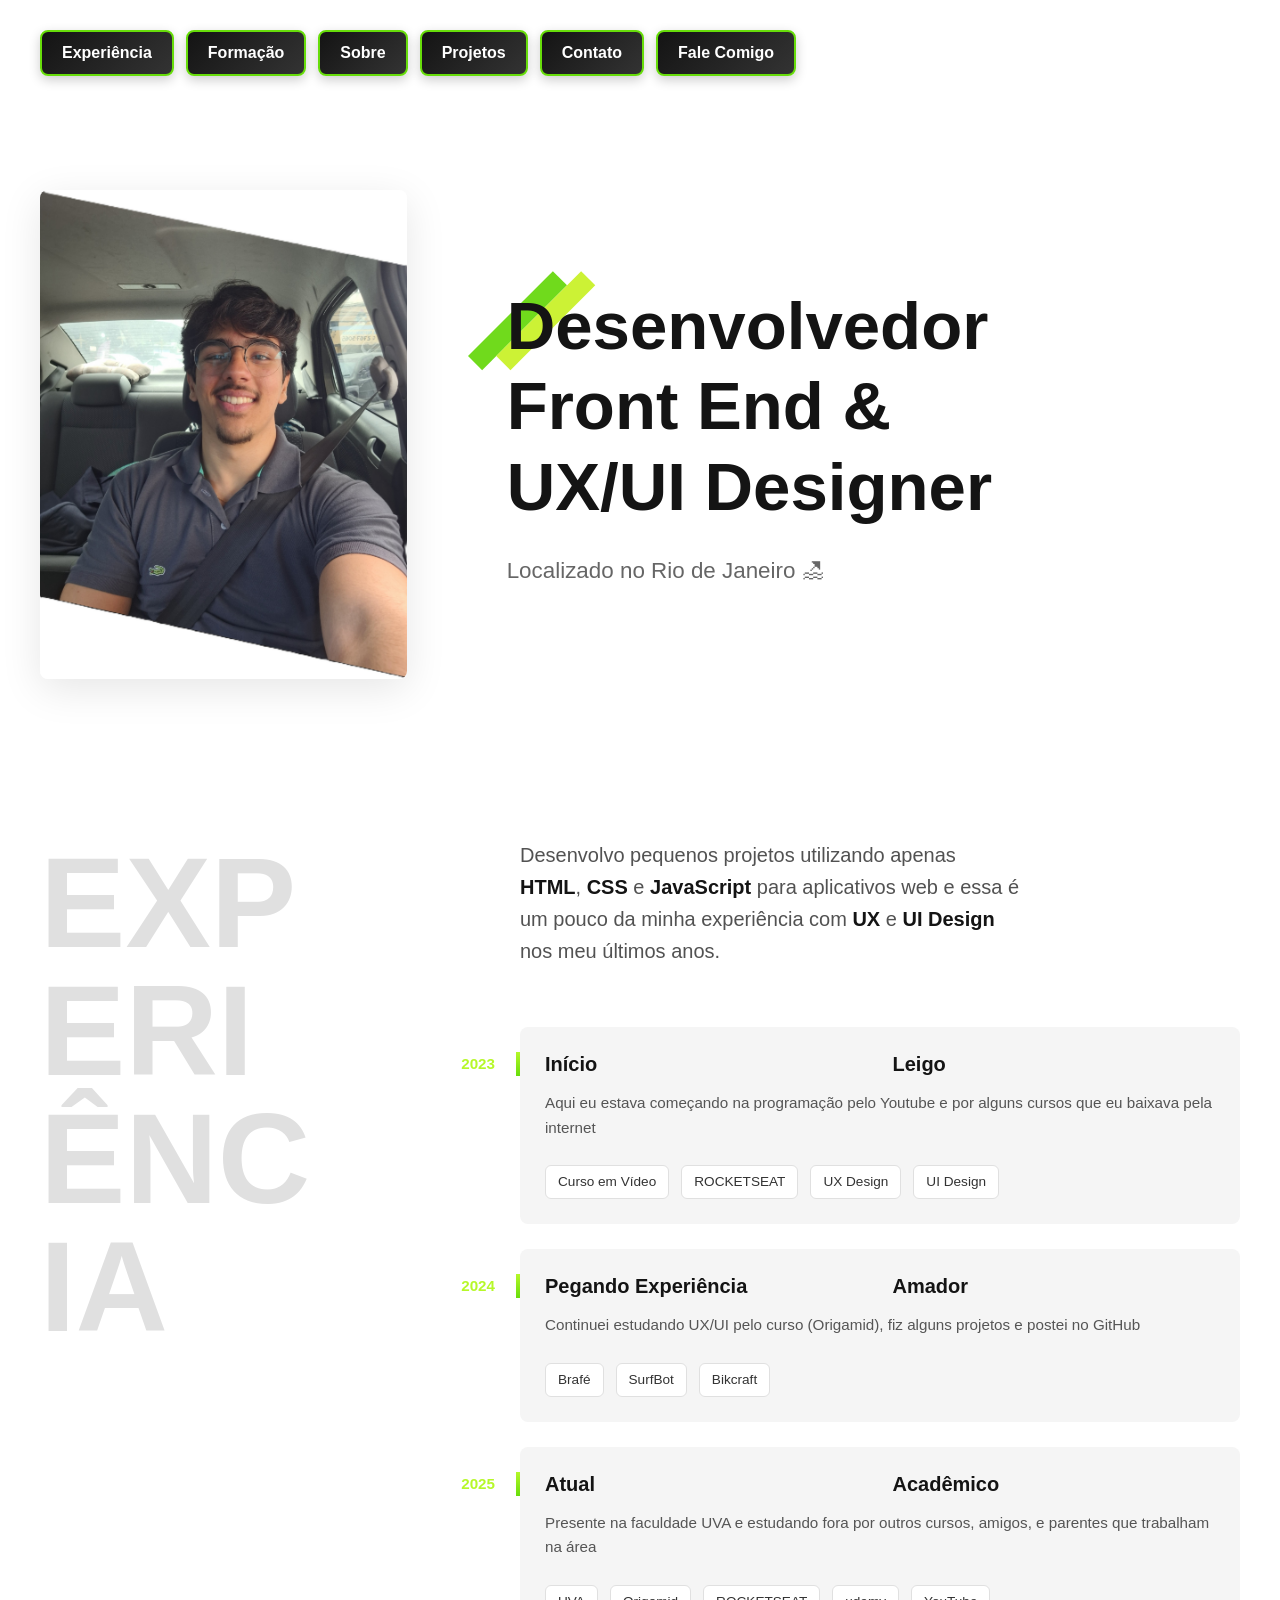
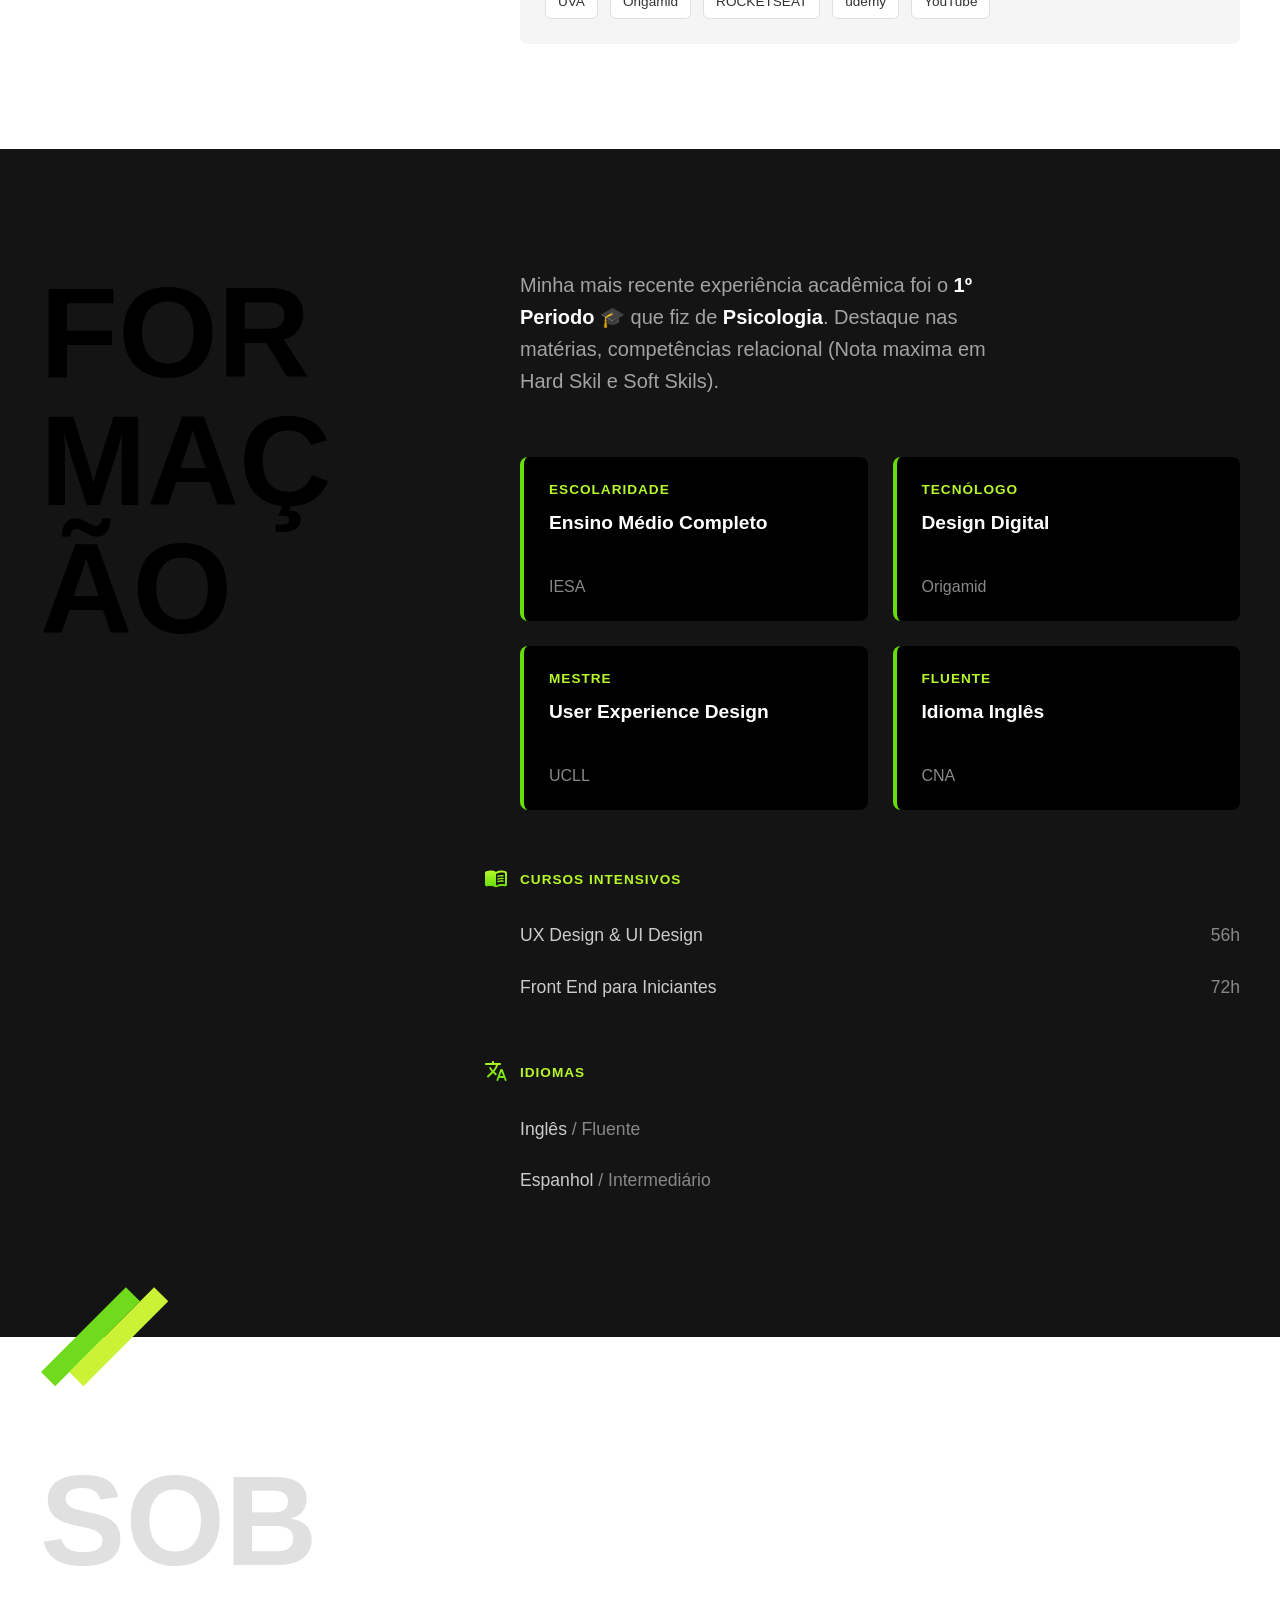
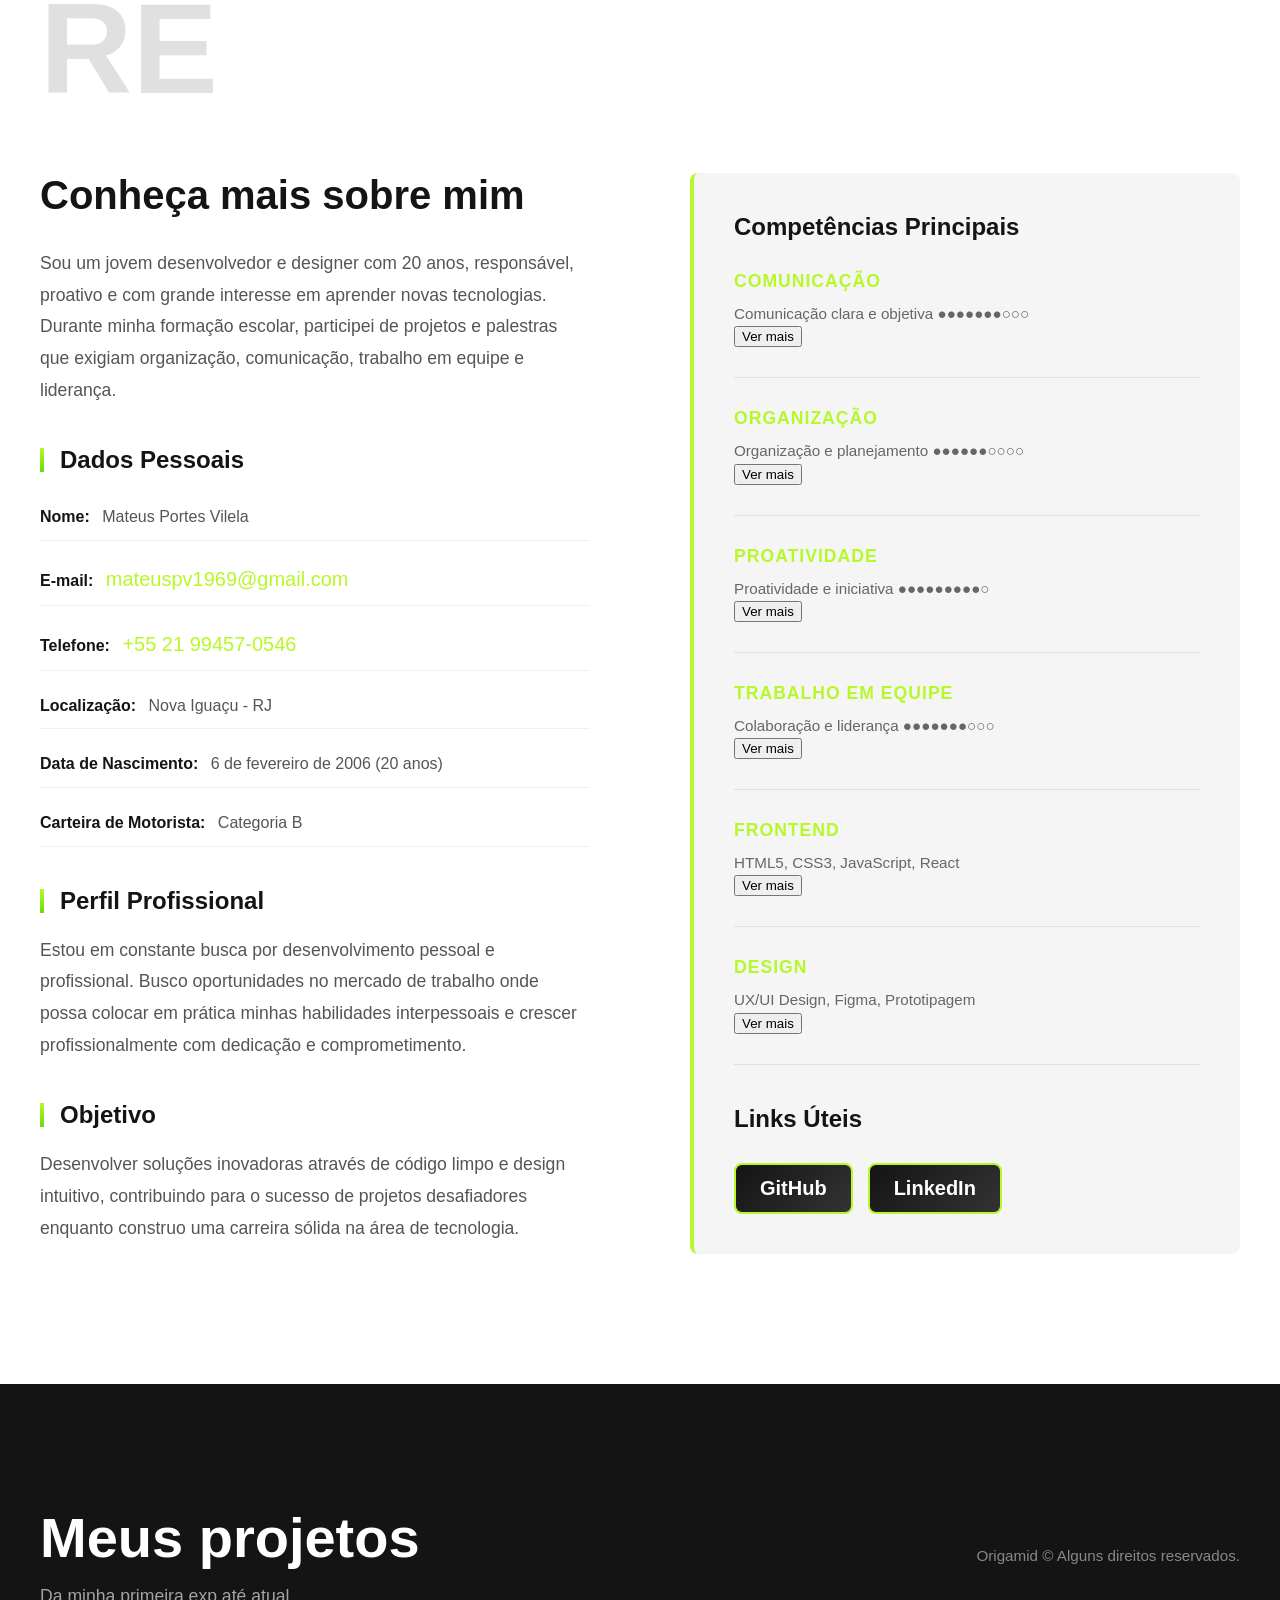
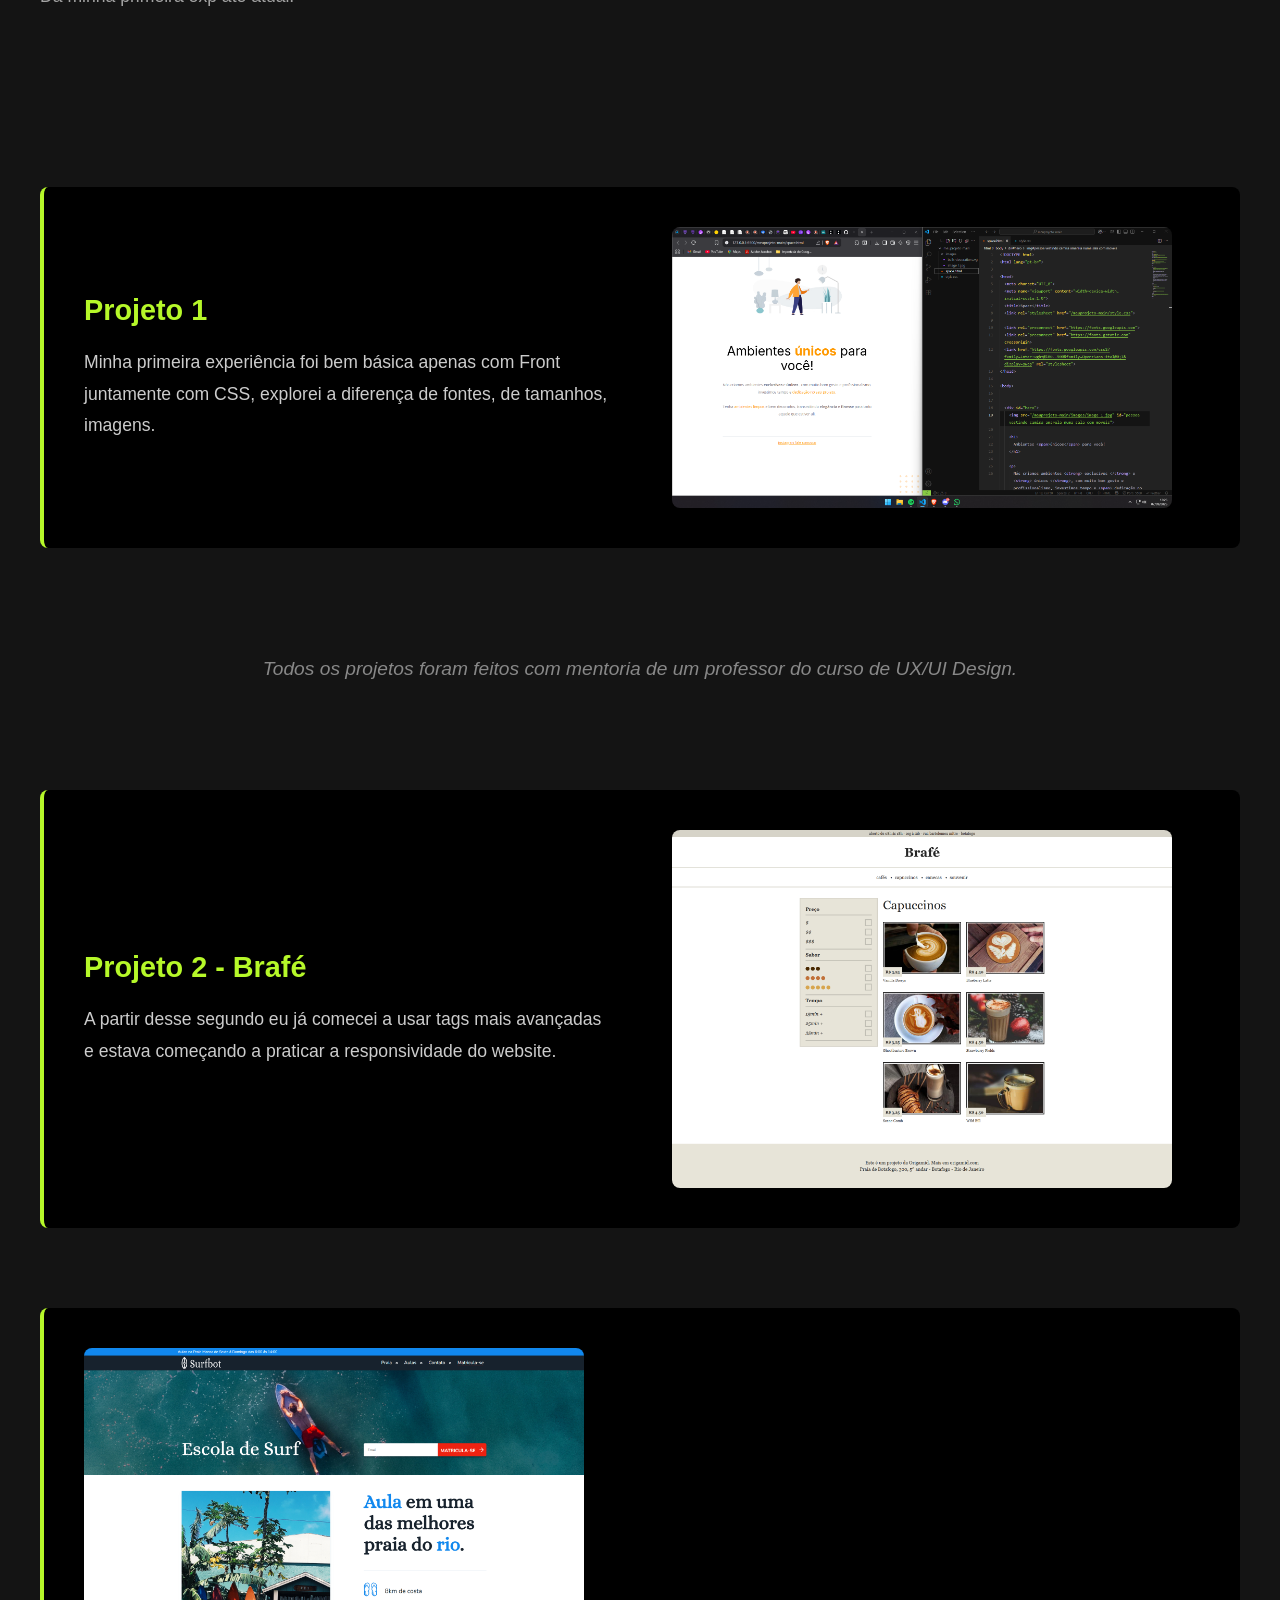
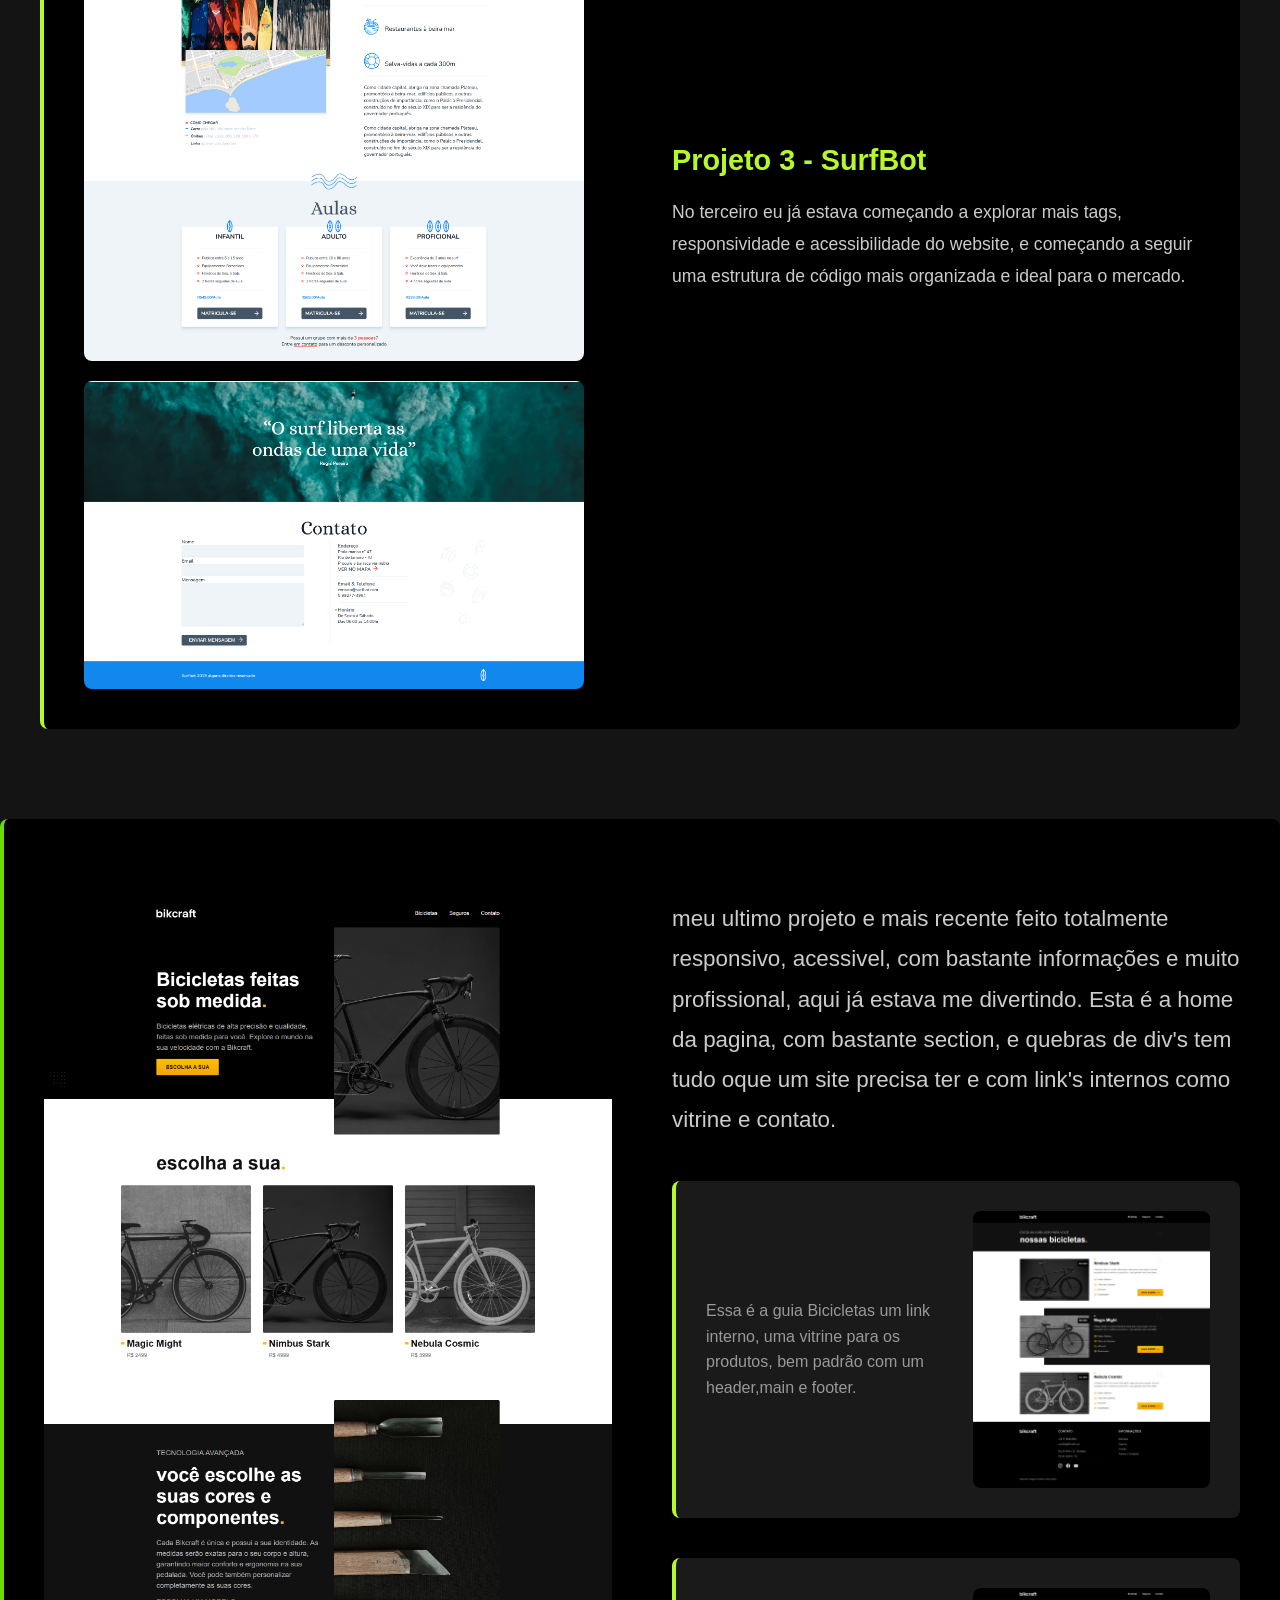
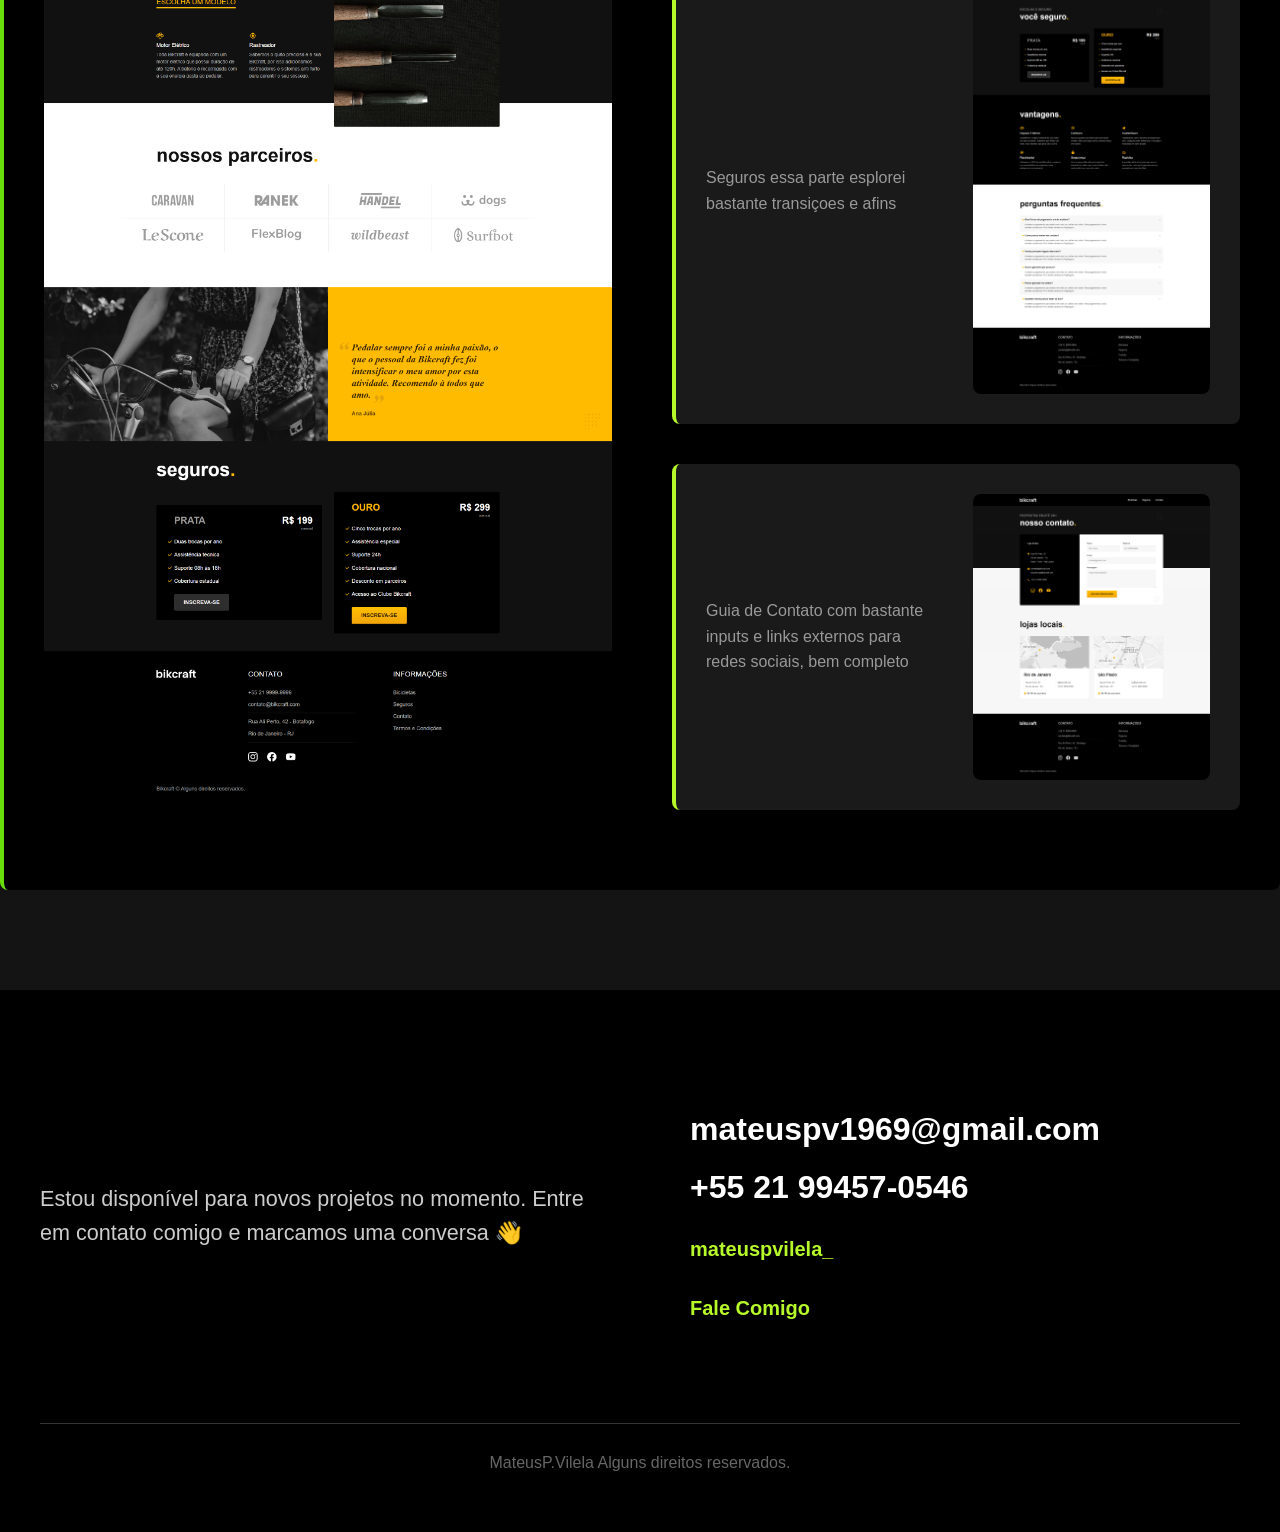
==== commit c8042f56: "incrementei um buttom ver mais na parte das competencias principais mas ainda n está funcionando" ====
--- a/MateusPortes_trabalhopessoal/trabalhopessoal/index.html
+++ b/MateusPortes_trabalhopessoal/trabalhopessoal/index.html
@@ -162,27 +162,40 @@
           <h3>Competências Principais</h3>
           <div class="competencia-item">
             <h4>Comunicação</h4>
-            <p>Comunicação clara e objetiva ●●●●●●●○○○</p>
+            <div class="competencia-item-texto">
+            <p>Comunicação clara e objetiva ●●●●●●●○○○</p> <button id="meubotao" onclick="mostrarTexto()">Ver mais</button>
+            <div id="textoExtra"></div>
+            </div>
           </div>
           <div class="competencia-item">
             <h4>Organização</h4>
-            <p>Organização e planejamento ●●●●●●○○○○</p>
+            <div class="competencia-item-texto">
+            <p>Organização e planejamento ●●●●●●○○○○</p> <button id="meubotao" onclick="mostrarTexto()">Ver mais</button>
+            </div>
           </div>
           <div class="competencia-item">
             <h4>Proatividade</h4>
-            <p>Proatividade e iniciativa ●●●●●●●●●○</p>
+            <div class="competencia-item-texto">
+            <p>Proatividade e iniciativa ●●●●●●●●●○</p> <button id="meubotao" onclick="mostrarTexto()">Ver mais</button>
+            </div>
           </div>
           <div class="competencia-item">
             <h4>Trabalho em Equipe</h4>
-            <p>Colaboração e liderança ●●●●●●●○○○</p>
+            <div class="competencia-item-texto">
+            <p>Colaboração e liderança ●●●●●●●○○○</p> <button id="meubotao" onclick="mostrarTexto()">Ver mais</button>
+            </div>
           </div>
           <div class="competencia-item">
             <h4>Frontend</h4>
-            <p>HTML5, CSS3, JavaScript, React</p>
+            <div class="competencia-item-texto">
+            <p>HTML5, CSS3, JavaScript, React</p> <button id="meubotao" onclick="mostrarTexto()">Ver mais</button>
+            </div>
           </div>
           <div class="competencia-item">
             <h4>Design</h4>
-            <p>UX/UI Design, Figma, Prototipagem</p>
+            <div class="competencia-item-texto">
+            <p>UX/UI Design, Figma, Prototipagem</p> <button id="meubotao" onclick="mostrarTexto()">Ver mais</button>
+            </div>
           </div>
 
           <h3 style="margin-top: 40px;">Links Úteis</h3>
